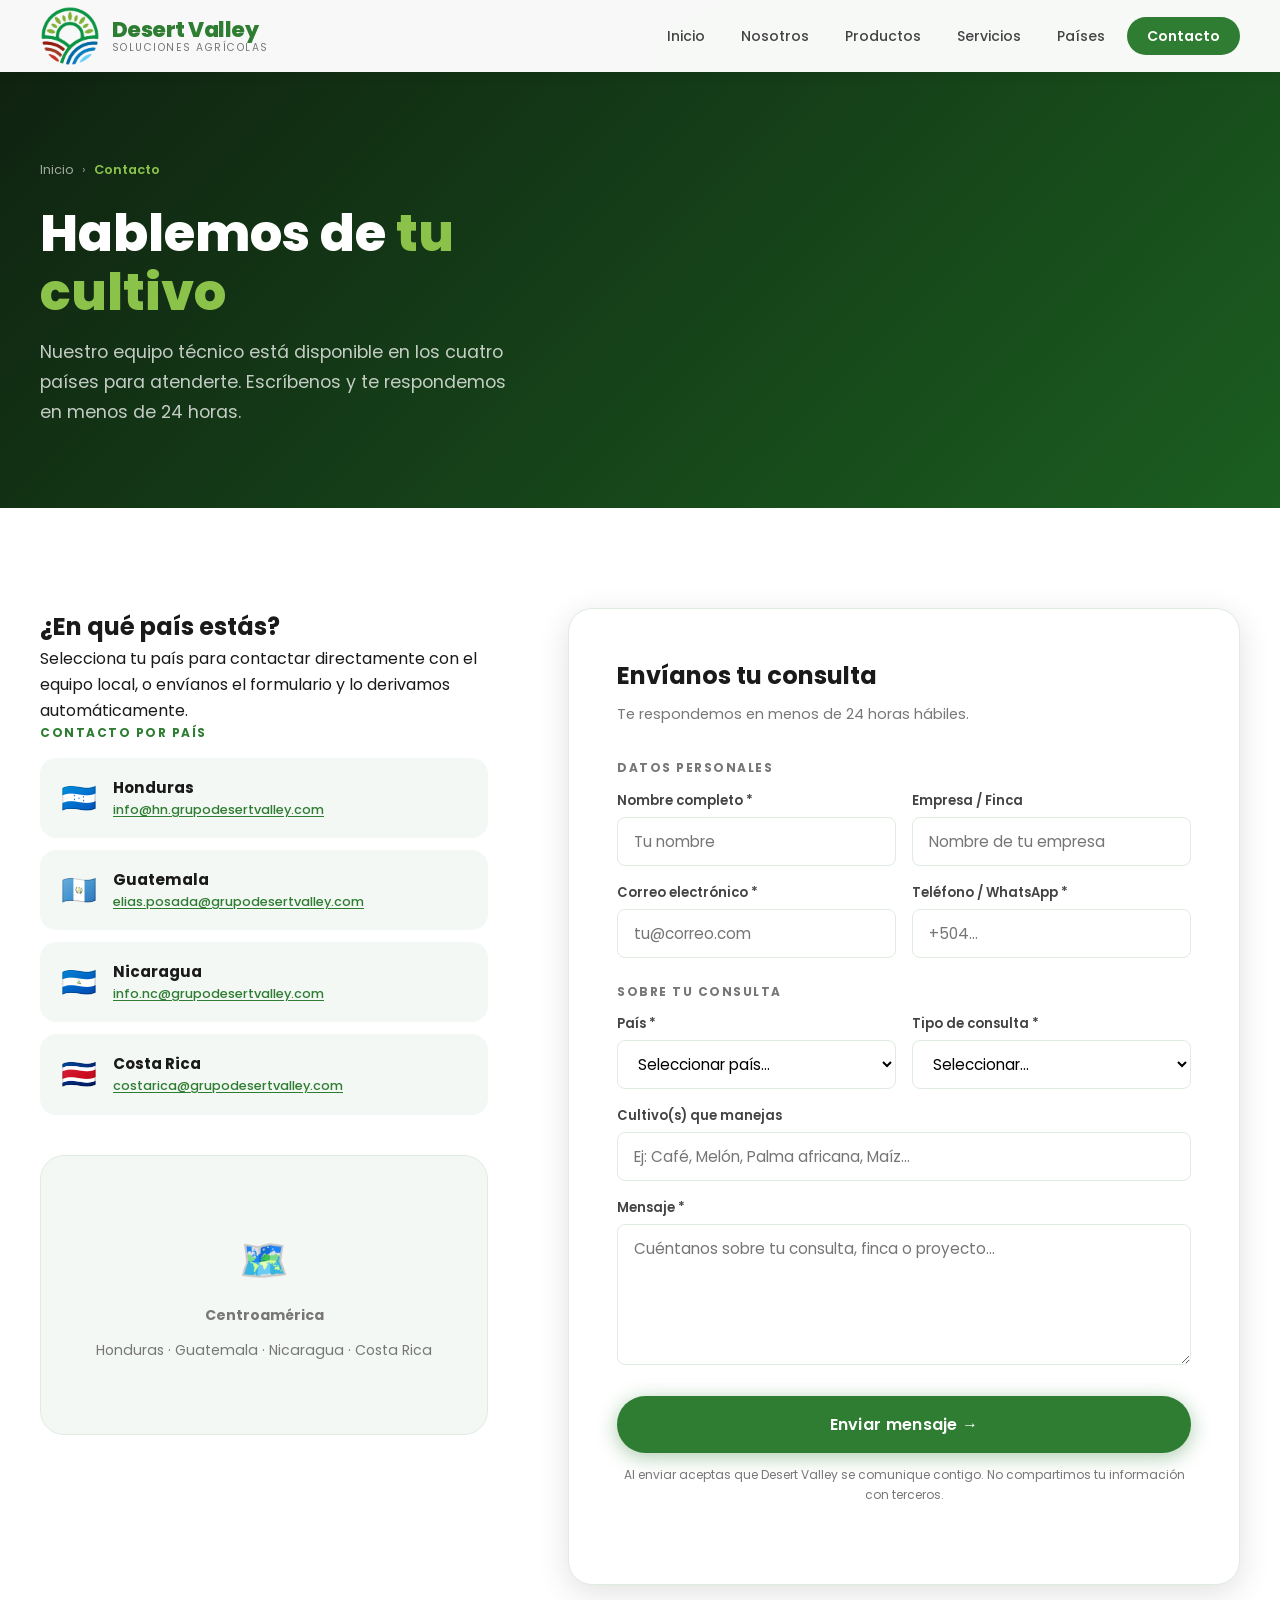
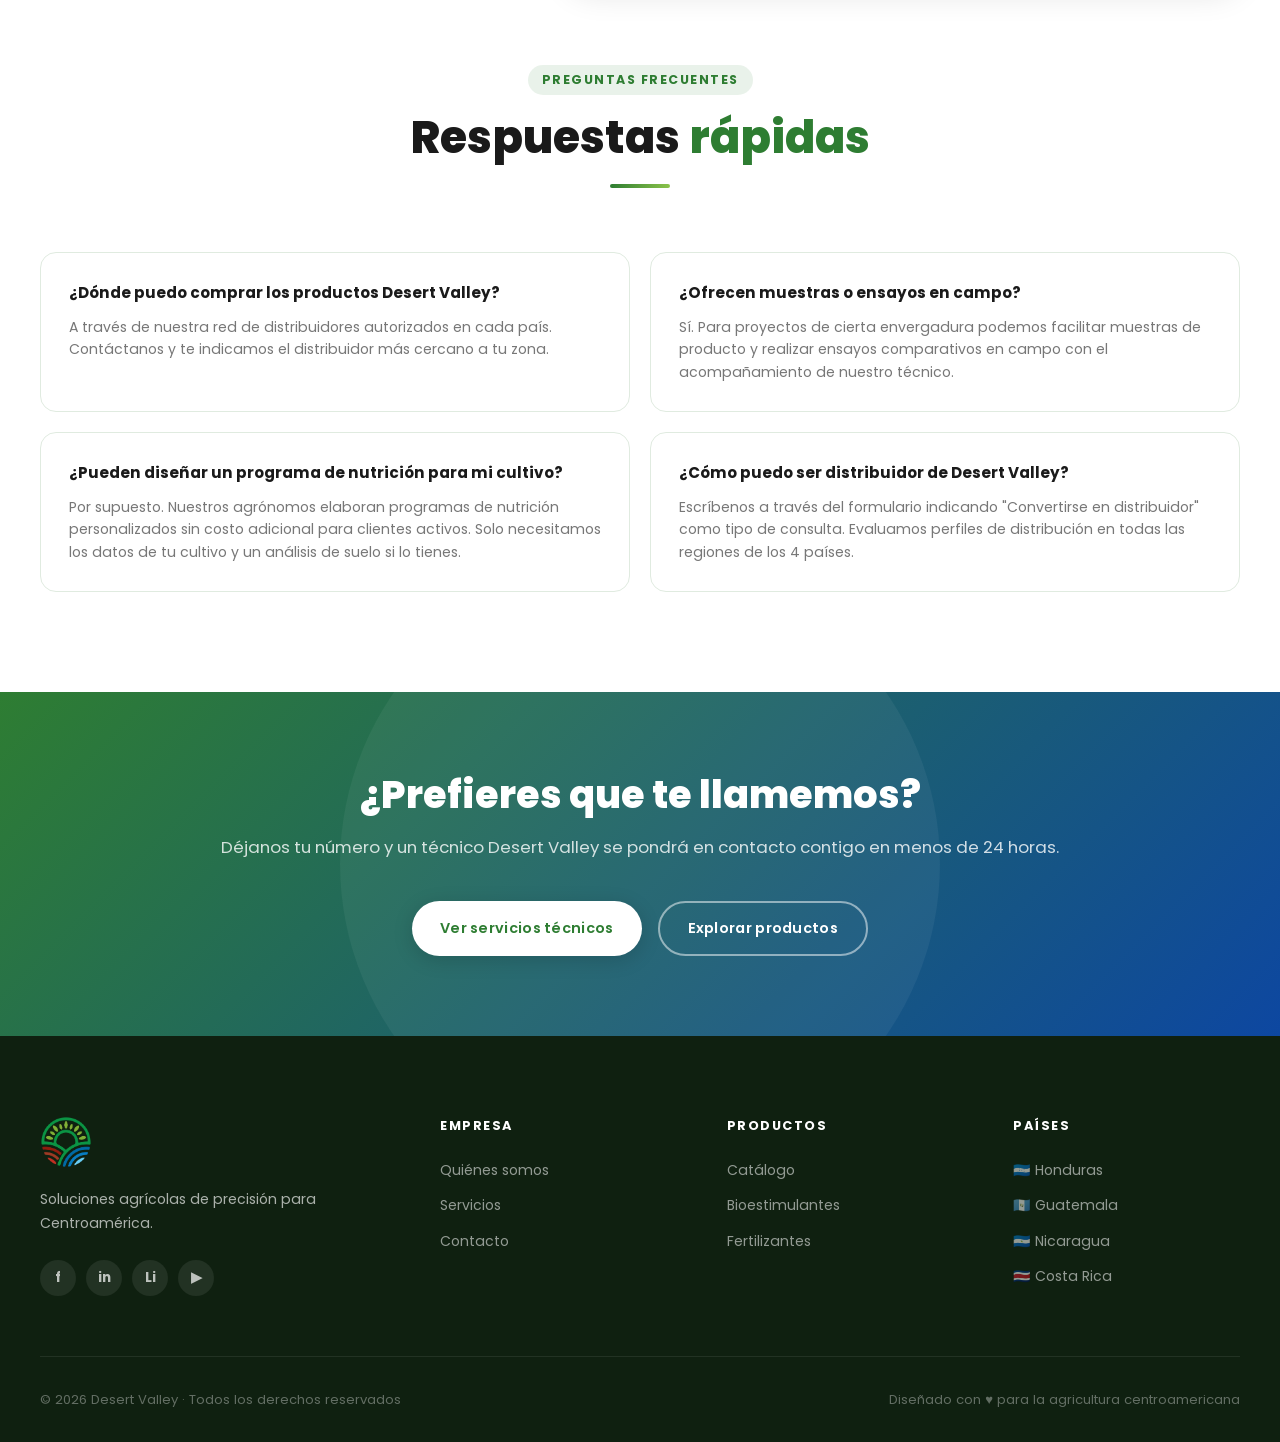
==== contacto.html @ 058f2b7f "Web Desert Valley: versión inicial (marca independiente, 4 países, copy oficial) Co-Authored-By: Cla" ====
<!DOCTYPE html>
<html lang="es">
<head>
  <meta charset="UTF-8">
  <meta name="viewport" content="width=device-width, initial-scale=1.0">
  <title>Contacto | Desert Valley</title>
  <meta name="description" content="Contáctanos en Honduras, Guatemala, Nicaragua y Costa Rica. Equipo técnico Desert Valley disponible para asesorarte.">
  <link rel="stylesheet" href="styles.css">
  <style>
    .contact-page-layout {
      display: grid;
      grid-template-columns: 1fr 1.5fr;
      gap: 80px;
      align-items: start;
    }
    .contact-side h2 { font-size: 2rem; font-weight: 800; color: var(--text-dark); margin-bottom: 16px; line-height: 1.2; }
    .contact-side h2 span { color: var(--green-main); }
    .contact-side > p { color: var(--text-light); line-height: 1.7; margin-bottom: 40px; font-size: 0.95rem; }
    .contact-group-title {
      font-size: 0.75rem; font-weight: 700; text-transform: uppercase;
      letter-spacing: 1.5px; color: var(--green-main); margin-bottom: 16px;
    }
    .contact-country-cards { display: flex; flex-direction: column; gap: 12px; }
    .contact-country-card {
      display: flex; align-items: center; gap: 16px;
      background: var(--bg-light); border-radius: var(--radius-md);
      padding: 16px 20px; border: 1px solid transparent;
      transition: all var(--transition); cursor: default;
    }
    .contact-country-card:hover {
      background: white; border-color: var(--green-main);
      box-shadow: var(--shadow-sm); transform: translateX(4px);
    }
    .contact-country-card .flag { font-size: 1.8rem; flex-shrink: 0; }
    .contact-country-card-info {}
    .contact-country-card-name { font-weight: 700; font-size: 0.95rem; color: var(--text-dark); }
    .contact-country-card-email {
      font-size: 0.8rem; color: var(--green-main); font-weight: 500;
      text-decoration: underline; text-underline-offset: 2px;
    }
    .contact-country-card-tel { font-size: 0.8rem; color: var(--text-light); }
    .form-section-title {
      font-size: 0.75rem; font-weight: 700; text-transform: uppercase;
      letter-spacing: 1.5px; color: var(--text-light); margin: 24px 0 12px;
    }
    .form-section-title:first-child { margin-top: 0; }
    label { font-size: 0.82rem; font-weight: 600; display: block; margin-bottom: 6px; color: var(--text-mid); }
    .form-row { display: grid; grid-template-columns: 1fr 1fr; gap: 16px; }
    .headquarters {
      margin-top: 40px;
      background: var(--bg-dark);
      border-radius: var(--radius-lg);
      padding: 32px;
      position: relative;
      overflow: hidden;
    }
    .headquarters::before {
      content: '';
      position: absolute;
      top: -40px; right: -40px;
      width: 150px; height: 150px;
      border-radius: 50%;
      background: rgba(46,125,50,0.15);
    }
    .headquarters h4 { color: white; font-size: 1rem; font-weight: 700; margin-bottom: 8px; position: relative; }
    .headquarters p { color: rgba(255,255,255,0.6); font-size: 0.85rem; line-height: 1.6; position: relative; }
    .headquarters a { color: var(--green-light); }
    .map-placeholder {
      width: 100%;
      height: 280px;
      background: var(--bg-light);
      border-radius: var(--radius-lg);
      display: flex;
      flex-direction: column;
      align-items: center;
      justify-content: center;
      gap: 12px;
      border: 1px solid var(--border);
      margin-top: 40px;
      color: var(--text-light);
      font-size: 0.88rem;
    }
    .map-placeholder .map-icon { font-size: 2.5rem; }
    .faq-section { margin-top: 80px; }
    .faq-grid { display: grid; grid-template-columns: 1fr 1fr; gap: 20px; }
    .faq-item {
      background: white; border: 1px solid var(--border); border-radius: var(--radius-md);
      padding: 28px; transition: all var(--transition);
    }
    .faq-item:hover { box-shadow: var(--shadow-sm); border-color: var(--green-main); transform: translateY(-2px); }
    .faq-item h4 { font-size: 0.95rem; font-weight: 700; color: var(--text-dark); margin-bottom: 10px; }
    .faq-item p { font-size: 0.88rem; color: var(--text-light); line-height: 1.6; }
    @media (max-width: 1024px) { .contact-page-layout { grid-template-columns: 1fr; } .faq-grid { grid-template-columns: 1fr; } }
    @media (max-width: 768px) { .form-row { grid-template-columns: 1fr; } }
  </style>
</head>
<body>

<!-- NAV -->
<nav class="nav solid">
  <a href="index.html" class="nav-logo">
    <img src="logo-desert-valley.png" alt="Desert Valley" style="height:60px;width:auto;object-fit:contain;">
    <div class="nav-logo-text">Desert Valley<span>Soluciones Agrícolas</span></div>
  </a>
  <ul class="nav-links">
    <li><a href="index.html">Inicio</a></li>
    <li><a href="nosotros.html">Nosotros</a></li>
    <li><a href="productos.html">Productos</a></li>
    <li><a href="servicios.html">Servicios</a></li>
    <li><a href="paises.html">Países</a></li>
    <li><a href="contacto.html" class="nav-cta active">Contacto</a></li>
  </ul>
  <button class="hamburger"><span></span><span></span><span></span></button>
</nav>
<nav class="mobile-menu">
  <a href="index.html">Inicio</a><a href="nosotros.html">Nosotros</a>
  <a href="productos.html">Productos</a><a href="servicios.html">Servicios</a>
  <a href="paises.html">Países</a><a href="contacto.html">Contacto</a>
</nav>

<!-- PAGE HERO -->
<section class="page-hero">
  <div class="page-hero-content">
    <div class="breadcrumb"><a href="index.html">Inicio</a> › <span>Contacto</span></div>
    <h1>Hablemos de <span>tu cultivo</span></h1>
    <p>Nuestro equipo técnico está disponible en los cuatro países para atenderte. Escríbenos y te respondemos en menos de 24 horas.</p>
  </div>
</section>

<!-- CONTACT MAIN -->
<section class="section">
  <div class="container">
    <div class="contact-page-layout">

      <!-- LADO IZQUIERDO -->
      <div class="reveal">
        <h2>¿En qué <span>país</span> estás?</h2>
        <p>Selecciona tu país para contactar directamente con el equipo local, o envíanos el formulario y lo derivamos automáticamente.</p>

        <div class="contact-group-title">Contacto por país</div>
        <div class="contact-country-cards">
          <div class="contact-country-card">
            <span class="flag">🇭🇳</span>
            <div class="contact-country-card-info">
              <div class="contact-country-card-name">Honduras</div>
              <div class="contact-country-card-email">info@hn.grupodesertvalley.com</div>
            </div>
          </div>
          <div class="contact-country-card">
            <span class="flag">🇬🇹</span>
            <div class="contact-country-card-info">
              <div class="contact-country-card-name">Guatemala</div>
              <div class="contact-country-card-email">elias.posada@grupodesertvalley.com</div>
            </div>
          </div>
          <div class="contact-country-card">
            <span class="flag">🇳🇮</span>
            <div class="contact-country-card-info">
              <div class="contact-country-card-name">Nicaragua</div>
              <div class="contact-country-card-email">info.nc@grupodesertvalley.com</div>
            </div>
          </div>
          <div class="contact-country-card">
            <span class="flag">🇨🇷</span>
            <div class="contact-country-card-info">
              <div class="contact-country-card-name">Costa Rica</div>
              <div class="contact-country-card-email">costarica@grupodesertvalley.com</div>
            </div>
          </div>
        </div>

        <div class="map-placeholder">
          <div class="map-icon">🗺️</div>
          <strong>Centroamérica</strong>
          <span>Honduras · Guatemala · Nicaragua · Costa Rica</span>
        </div>
      </div>

      <!-- LADO DERECHO — FORMULARIO -->
      <div class="contact-form-card reveal reveal-delay-2">
        <h3>Envíanos tu consulta</h3>
        <p>Te respondemos en menos de 24 horas hábiles.</p>
        <form class="contact-form">
          <div class="form-section-title">Datos personales</div>
          <div class="form-row">
            <div>
              <label>Nombre completo *</label>
              <input type="text" placeholder="Tu nombre" required>
            </div>
            <div>
              <label>Empresa / Finca</label>
              <input type="text" placeholder="Nombre de tu empresa">
            </div>
          </div>
          <div class="form-row" style="margin-top:16px;">
            <div>
              <label>Correo electrónico *</label>
              <input type="email" placeholder="tu@correo.com" required>
            </div>
            <div>
              <label>Teléfono / WhatsApp *</label>
              <input type="tel" placeholder="+504..." required>
            </div>
          </div>

          <div class="form-section-title">Sobre tu consulta</div>
          <div class="form-row">
            <div>
              <label>País *</label>
              <select required>
                <option value="">Seleccionar país...</option>
                <option>Honduras</option>
                <option>Guatemala</option>
                <option>Nicaragua</option>
                
                <option>Costa Rica</option>
                <option>Otro</option>
              </select>
            </div>
            <div>
              <label>Tipo de consulta *</label>
              <select required>
                <option value="">Seleccionar...</option>
                <option>Información de productos</option>
                <option>Solicitar visita técnica</option>
                <option>Convertirse en distribuidor</option>
                <option>Fondo de inversión</option>
                <option>Otra consulta</option>
              </select>
            </div>
          </div>
          <div style="margin-top:16px;">
            <label>Cultivo(s) que manejas</label>
            <input type="text" placeholder="Ej: Café, Melón, Palma africana, Maíz...">
          </div>
          <div style="margin-top:16px;">
            <label>Mensaje *</label>
            <textarea rows="5" placeholder="Cuéntanos sobre tu consulta, finca o proyecto..." required></textarea>
          </div>
          <button type="submit" class="btn btn-primary form-submit" style="width:100%;justify-content:center;margin-top:24px;font-size:1rem;padding:16px;">
            Enviar mensaje →
          </button>
          <p style="font-size:0.75rem;color:var(--text-light);text-align:center;margin-top:12px;">
            Al enviar aceptas que Desert Valley se comunique contigo. No compartimos tu información con terceros.
          </p>
        </form>
      </div>

    </div>

    <!-- FAQ -->
    <div class="faq-section">
      <div class="section-header reveal">
        <div class="section-tag">Preguntas frecuentes</div>
        <h2>Respuestas <span>rápidas</span></h2>
        <div class="divider"></div>
      </div>
      <div class="faq-grid">
        <div class="faq-item reveal reveal-delay-1">
          <h4>¿Dónde puedo comprar los productos Desert Valley?</h4>
          <p>A través de nuestra red de distribuidores autorizados en cada país. Contáctanos y te indicamos el distribuidor más cercano a tu zona.</p>
        </div>
        <div class="faq-item reveal reveal-delay-2">
          <h4>¿Ofrecen muestras o ensayos en campo?</h4>
          <p>Sí. Para proyectos de cierta envergadura podemos facilitar muestras de producto y realizar ensayos comparativos en campo con el acompañamiento de nuestro técnico.</p>
        </div>
        <div class="faq-item reveal reveal-delay-3">
          <h4>¿Pueden diseñar un programa de nutrición para mi cultivo?</h4>
          <p>Por supuesto. Nuestros agrónomos elaboran programas de nutrición personalizados sin costo adicional para clientes activos. Solo necesitamos los datos de tu cultivo y un análisis de suelo si lo tienes.</p>
        </div>
        <div class="faq-item reveal reveal-delay-4">
          <h4>¿Cómo puedo ser distribuidor de Desert Valley?</h4>
          <p>Escríbenos a través del formulario indicando "Convertirse en distribuidor" como tipo de consulta. Evaluamos perfiles de distribución en todas las regiones de los 4 países.</p>
        </div>
      </div>
    </div>

  </div>
</section>

<!-- CTA -->
<section class="cta-section">
  <h2 class="reveal">¿Prefieres que te llamemos?</h2>
  <p class="reveal reveal-delay-1">Déjanos tu número y un técnico Desert Valley se pondrá en contacto contigo en menos de 24 horas.</p>
  <div class="cta-buttons reveal reveal-delay-2">
    <a href="servicios.html" class="btn btn-white">Ver servicios técnicos</a>
    <a href="productos.html" class="btn btn-outline-white">Explorar productos</a>
  </div>
</section>

<!-- FOOTER -->
<footer class="footer">
  <div class="footer-grid">
    <div>
      <div class="footer-brand-logo">
        <img src="logo-desert-valley.png" alt="Desert Valley" style="height:52px;width:auto;object-fit:contain;">
      </div>
      <p class="footer-desc">Soluciones agrícolas de precisión para Centroamérica.</p>
      <div class="footer-social">
        <a href="#" class="social-link">f</a><a href="#" class="social-link">in</a>
        <a href="#" class="social-link">Li</a><a href="#" class="social-link">▶</a>
      </div>
    </div>
    <div class="footer-col"><h4>Empresa</h4><ul>
      <li><a href="nosotros.html">Quiénes somos</a></li>
      <li><a href="servicios.html">Servicios</a></li>
      <li><a href="contacto.html">Contacto</a></li>
    </ul></div>
    <div class="footer-col"><h4>Productos</h4><ul>
      <li><a href="productos.html">Catálogo</a></li>
      <li><a href="productos.html">Bioestimulantes</a></li>
      <li><a href="productos.html">Fertilizantes</a></li>
    </ul></div>
    <div class="footer-col"><h4>Países</h4><ul>
      <li><a href="paises.html">🇭🇳 Honduras</a></li>
      <li><a href="paises.html">🇬🇹 Guatemala</a></li>
      <li><a href="paises.html">🇳🇮 Nicaragua</a></li>
      <li><a href="paises.html">🇨🇷 Costa Rica</a></li>
    </ul></div>
  </div>
  <div class="footer-bottom">
    <span>© 2026 Desert Valley · Todos los derechos reservados</span>
    <span>Diseñado con ♥ para la agricultura centroamericana</span>
  </div>
</footer>

<script src="main.js"></script>
</body>
</html>
---- styles.css ----
@import url('https://fonts.googleapis.com/css2?family=Poppins:wght@300;400;500;600;700;800;900&display=swap');

/* ===================== VARIABLES ===================== */
:root {
  --green-dark:   #1B5E20;
  --green-main:   #2E7D32;
  --green-mid:    #388E3C;
  --green-light:  #8BC34A;
  --red-dark:     #8B2020;
  --red-main:     #CC3333;
  --blue-dark:    #0D47A1;
  --blue-main:    #1565C0;
  --blue-mid:     #1976D2;
  --blue-sky:     #87CEEB;
  --text-dark:    #1A1A1A;
  --text-mid:     #444444;
  --text-light:   #777777;
  --bg-white:     #FFFFFF;
  --bg-light:     #F4F8F4;
  --bg-dark:      #0F2010;
  --border:       #E0EBE0;
  --shadow-sm:    0 2px 12px rgba(0,0,0,0.08);
  --shadow-md:    0 8px 32px rgba(0,0,0,0.12);
  --shadow-lg:    0 20px 60px rgba(0,0,0,0.18);
  --radius-sm:    8px;
  --radius-md:    16px;
  --radius-lg:    24px;
  --transition:   0.3s cubic-bezier(0.4, 0, 0.2, 1);
}

/* ===================== RESET ===================== */
*, *::before, *::after { box-sizing: border-box; margin: 0; padding: 0; }
html { scroll-behavior: smooth; font-size: 16px; }
body {
  font-family: 'Poppins', sans-serif;
  color: var(--text-dark);
  background: var(--bg-white);
  overflow-x: hidden;
  line-height: 1.6;
}
a { text-decoration: none; color: inherit; }
ul { list-style: none; }
img { max-width: 100%; display: block; }
button { cursor: pointer; border: none; background: none; font-family: inherit; }
input, textarea, select {
  font-family: inherit;
  outline: none;
  border: 1px solid var(--border);
  border-radius: var(--radius-sm);
  padding: 12px 16px;
  width: 100%;
  font-size: 0.95rem;
  transition: border-color var(--transition);
  background: var(--bg-white);
}
input:focus, textarea:focus, select:focus { border-color: var(--green-main); box-shadow: 0 0 0 3px rgba(46,125,50,0.1); }

/* ===================== SCROLL ANIMATION ===================== */
.reveal {
  opacity: 0;
  transform: translateY(40px);
  transition: opacity 0.7s ease, transform 0.7s ease;
}
.reveal.visible {
  opacity: 1;
  transform: translateY(0);
}
.reveal-delay-1 { transition-delay: 0.1s; }
.reveal-delay-2 { transition-delay: 0.2s; }
.reveal-delay-3 { transition-delay: 0.3s; }
.reveal-delay-4 { transition-delay: 0.4s; }
.reveal-delay-5 { transition-delay: 0.5s; }

/* ===================== NAVIGATION ===================== */
.nav {
  position: fixed;
  top: 0; left: 0; right: 0;
  z-index: 1000;
  padding: 0 40px;
  height: 72px;
  display: flex;
  align-items: center;
  justify-content: space-between;
  transition: background var(--transition), box-shadow var(--transition);
}
.nav.transparent { background: transparent; }
.nav.solid {
  background: rgba(255,255,255,0.97);
  backdrop-filter: blur(10px);
  box-shadow: var(--shadow-sm);
}
.nav-logo {
  display: flex;
  align-items: center;
  gap: 12px;
}
.nav-logo img {
  height: 44px;
  width: auto;
}
.nav-logo-text {
  font-size: 1.35rem;
  font-weight: 800;
  color: var(--green-main);
  letter-spacing: -0.5px;
  line-height: 1.1;
}
.nav-logo-text span {
  display: block;
  font-size: 0.65rem;
  font-weight: 400;
  color: var(--text-light);
  letter-spacing: 1.5px;
  text-transform: uppercase;
}
.nav-links {
  display: flex;
  align-items: center;
  gap: 8px;
}
.nav-links a {
  padding: 8px 14px;
  font-size: 0.875rem;
  font-weight: 500;
  color: var(--text-mid);
  border-radius: var(--radius-sm);
  transition: color var(--transition), background var(--transition);
  white-space: nowrap;
}
.nav-links a:hover,
.nav-links a.active {
  color: var(--green-main);
  background: rgba(46,125,50,0.08);
}
.nav-cta {
  background: var(--green-main) !important;
  color: white !important;
  padding: 9px 20px !important;
  border-radius: 40px !important;
  font-weight: 600 !important;
}
.nav-cta:hover { background: var(--green-dark) !important; }
.nav-transparent .nav-links a { color: rgba(255,255,255,0.85); }
.nav-transparent .nav-links a:hover { color: white; background: rgba(255,255,255,0.15); }
.nav-transparent .nav-logo-text { color: white; }
.nav-transparent .nav-logo-text span { color: rgba(255,255,255,0.7); }

.hamburger {
  display: none;
  flex-direction: column;
  gap: 5px;
  padding: 8px;
  border-radius: 8px;
  transition: background var(--transition);
}
.hamburger:hover { background: rgba(46,125,50,0.1); }
.hamburger span {
  display: block;
  width: 24px;
  height: 2px;
  background: var(--text-dark);
  border-radius: 2px;
  transition: transform var(--transition), opacity var(--transition);
}
.nav-transparent .hamburger span { background: white; }
.hamburger.open span:nth-child(1) { transform: translateY(7px) rotate(45deg); }
.hamburger.open span:nth-child(2) { opacity: 0; }
.hamburger.open span:nth-child(3) { transform: translateY(-7px) rotate(-45deg); }

.mobile-menu {
  display: none;
  position: fixed;
  top: 72px; left: 0; right: 0;
  background: white;
  padding: 20px;
  z-index: 999;
  box-shadow: var(--shadow-md);
  flex-direction: column;
  gap: 4px;
}
.mobile-menu.open { display: flex; }
.mobile-menu a {
  padding: 12px 16px;
  font-size: 0.95rem;
  font-weight: 500;
  color: var(--text-mid);
  border-radius: var(--radius-sm);
  transition: color var(--transition), background var(--transition);
}
.mobile-menu a:hover { color: var(--green-main); background: var(--bg-light); }

/* ===================== HERO ===================== */
.hero {
  position: relative;
  min-height: 100vh;
  display: flex;
  align-items: center;
  overflow: hidden;
}
.hero-bg {
  position: absolute;
  inset: 0;
  background-size: cover;
  background-position: center;
  transform: scale(1.08);
  transition: transform 8s ease;
}
.hero-bg.loaded { transform: scale(1); }
.hero-overlay {
  position: absolute;
  inset: 0;
  background: linear-gradient(
    135deg,
    rgba(15, 32, 16, 0.85) 0%,
    rgba(27, 94, 32, 0.7) 40%,
    rgba(21, 101, 192, 0.5) 100%
  );
}
.hero-content {
  position: relative;
  z-index: 2;
  max-width: 1200px;
  margin: 0 auto;
  padding: 120px 40px 80px;
  width: 100%;
}
.hero-badge {
  display: inline-flex;
  align-items: center;
  gap: 8px;
  background: rgba(255,255,255,0.15);
  backdrop-filter: blur(8px);
  border: 1px solid rgba(255,255,255,0.25);
  padding: 6px 16px;
  border-radius: 40px;
  color: white;
  font-size: 0.8rem;
  font-weight: 600;
  letter-spacing: 1px;
  text-transform: uppercase;
  margin-bottom: 24px;
  animation: fadeInDown 0.8s ease forwards;
}
.hero-badge::before {
  content: '';
  width: 8px;
  height: 8px;
  border-radius: 50%;
  background: var(--green-light);
  animation: pulse 2s infinite;
}
@keyframes pulse {
  0%, 100% { opacity: 1; transform: scale(1); }
  50% { opacity: 0.5; transform: scale(1.4); }
}
.hero h1 {
  font-size: clamp(2.5rem, 5vw, 4.2rem);
  font-weight: 800;
  color: white;
  line-height: 1.1;
  margin-bottom: 24px;
  max-width: 700px;
  animation: fadeInUp 0.8s ease 0.2s both;
}
.hero h1 span { color: var(--green-light); }
.hero p {
  font-size: 1.15rem;
  color: rgba(255,255,255,0.85);
  max-width: 520px;
  margin-bottom: 40px;
  animation: fadeInUp 0.8s ease 0.4s both;
  line-height: 1.7;
}
.hero-buttons {
  display: flex;
  gap: 16px;
  flex-wrap: wrap;
  animation: fadeInUp 0.8s ease 0.6s both;
}
.hero-countries {
  position: relative;
  z-index: 2;
  display: flex;
  align-items: center;
  gap: 12px;
  padding: 0 40px 60px;
  max-width: 1200px;
  margin: 0 auto;
  flex-wrap: wrap;
  animation: fadeInUp 0.8s ease 0.8s both;
}
.country-chip {
  display: flex;
  align-items: center;
  gap: 8px;
  background: rgba(255,255,255,0.12);
  backdrop-filter: blur(8px);
  border: 1px solid rgba(255,255,255,0.2);
  padding: 8px 16px;
  border-radius: 40px;
  color: white;
  font-size: 0.82rem;
  font-weight: 600;
  transition: background var(--transition), transform var(--transition);
  cursor: default;
}
.country-chip:hover {
  background: rgba(255,255,255,0.22);
  transform: translateY(-2px);
}
.country-chip .flag { font-size: 1.1rem; }
.hero-scroll {
  position: absolute;
  bottom: 32px;
  left: 50%;
  transform: translateX(-50%);
  z-index: 2;
  display: flex;
  flex-direction: column;
  align-items: center;
  gap: 8px;
  color: rgba(255,255,255,0.6);
  font-size: 0.72rem;
  letter-spacing: 2px;
  text-transform: uppercase;
  animation: fadeIn 1s ease 1.2s both;
}
.scroll-line {
  width: 1px;
  height: 40px;
  background: linear-gradient(to bottom, rgba(255,255,255,0.6), transparent);
  animation: scrollAnim 2s ease-in-out infinite;
}
@keyframes scrollAnim {
  0%, 100% { transform: scaleY(1); opacity: 1; }
  50% { transform: scaleY(0.5); opacity: 0.4; }
}

/* ===================== BUTTONS ===================== */
.btn {
  display: inline-flex;
  align-items: center;
  gap: 8px;
  padding: 14px 28px;
  border-radius: 40px;
  font-weight: 600;
  font-size: 0.9rem;
  transition: all var(--transition);
  letter-spacing: 0.3px;
}
.btn-primary {
  background: var(--green-main);
  color: white;
  box-shadow: 0 4px 20px rgba(46,125,50,0.4);
}
.btn-primary:hover {
  background: var(--green-dark);
  box-shadow: 0 8px 32px rgba(46,125,50,0.5);
  transform: translateY(-2px);
}
.btn-outline {
  background: transparent;
  color: white;
  border: 2px solid rgba(255,255,255,0.5);
}
.btn-outline:hover {
  background: rgba(255,255,255,0.12);
  border-color: white;
  transform: translateY(-2px);
}
.btn-outline-green {
  background: transparent;
  color: var(--green-main);
  border: 2px solid var(--green-main);
}
.btn-outline-green:hover {
  background: var(--green-main);
  color: white;
  transform: translateY(-2px);
}
.btn-blue {
  background: var(--blue-main);
  color: white;
  box-shadow: 0 4px 20px rgba(21,101,192,0.3);
}
.btn-blue:hover {
  background: var(--blue-dark);
  transform: translateY(-2px);
}
.btn svg { width: 18px; height: 18px; flex-shrink: 0; }

/* ===================== SECTION HEADERS ===================== */
.section { padding: 100px 40px; }
.section-sm { padding: 60px 40px; }
.container { max-width: 1200px; margin: 0 auto; }
.section-header {
  text-align: center;
  margin-bottom: 64px;
}
.section-tag {
  display: inline-flex;
  align-items: center;
  gap: 8px;
  background: rgba(46,125,50,0.1);
  color: var(--green-main);
  padding: 5px 14px;
  border-radius: 40px;
  font-size: 0.78rem;
  font-weight: 700;
  letter-spacing: 1.5px;
  text-transform: uppercase;
  margin-bottom: 16px;
}
.section-tag.blue {
  background: rgba(21,101,192,0.1);
  color: var(--blue-main);
}
.section-tag.red {
  background: rgba(204,51,51,0.1);
  color: var(--red-main);
}
.section-header h2 {
  font-size: clamp(1.8rem, 3.5vw, 2.8rem);
  font-weight: 800;
  color: var(--text-dark);
  line-height: 1.2;
  margin-bottom: 16px;
}
.section-header h2 span { color: var(--green-main); }
.section-header h2 span.blue { color: var(--blue-main); }
.section-header p {
  font-size: 1.05rem;
  color: var(--text-light);
  max-width: 560px;
  margin: 0 auto;
  line-height: 1.7;
}
.divider {
  width: 60px;
  height: 4px;
  background: linear-gradient(90deg, var(--green-main), var(--green-light));
  border-radius: 2px;
  margin: 20px auto 0;
}

/* ===================== STATS ===================== */
.stats-strip {
  background: var(--green-main);
  padding: 0 40px;
}
.stats-grid {
  max-width: 1200px;
  margin: 0 auto;
  display: grid;
  grid-template-columns: repeat(4, 1fr);
  gap: 0;
}
.stat-item {
  padding: 40px 24px;
  text-align: center;
  border-right: 1px solid rgba(255,255,255,0.15);
  transition: background var(--transition);
}
.stat-item:last-child { border-right: none; }
.stat-item:hover { background: rgba(255,255,255,0.08); }
.stat-number {
  font-size: 2.8rem;
  font-weight: 800;
  color: white;
  line-height: 1;
  margin-bottom: 8px;
}
.stat-number sup {
  font-size: 1.2rem;
  vertical-align: super;
  margin-right: 2px;
}
.stat-label {
  font-size: 0.82rem;
  color: rgba(255,255,255,0.75);
  text-transform: uppercase;
  letter-spacing: 1px;
  font-weight: 500;
}

/* ===================== PILARES ===================== */
.pillars-grid {
  display: grid;
  grid-template-columns: repeat(3, 1fr);
  gap: 32px;
}
.pillar-card {
  background: var(--bg-white);
  border: 1px solid var(--border);
  border-radius: var(--radius-lg);
  padding: 48px 36px;
  text-align: center;
  transition: all var(--transition);
  position: relative;
  overflow: hidden;
}
.pillar-card::before {
  content: '';
  position: absolute;
  bottom: 0; left: 0; right: 0;
  height: 4px;
  background: linear-gradient(90deg, var(--green-main), var(--green-light));
  transform: scaleX(0);
  transition: transform var(--transition);
}
.pillar-card:hover {
  transform: translateY(-8px);
  box-shadow: var(--shadow-lg);
  border-color: transparent;
}
.pillar-card:hover::before { transform: scaleX(1); }
.pillar-icon {
  width: 72px;
  height: 72px;
  border-radius: 50%;
  background: linear-gradient(135deg, var(--green-main), var(--green-light));
  display: flex;
  align-items: center;
  justify-content: center;
  margin: 0 auto 24px;
  transition: transform var(--transition);
}
.pillar-card:hover .pillar-icon { transform: scale(1.1) rotate(5deg); }
.pillar-icon svg { width: 32px; height: 32px; color: white; fill: currentColor; }
.pillar-card h3 {
  font-size: 1.2rem;
  font-weight: 700;
  color: var(--text-dark);
  margin-bottom: 12px;
}
.pillar-card p {
  font-size: 0.9rem;
  color: var(--text-light);
  line-height: 1.7;
}

/* ===================== PRODUCT CATEGORIES ===================== */
.categories-grid {
  display: grid;
  grid-template-columns: repeat(3, 1fr);
  gap: 24px;
}
.category-card {
  position: relative;
  border-radius: var(--radius-lg);
  overflow: hidden;
  aspect-ratio: 4/3;
  cursor: pointer;
  transition: transform var(--transition);
}
.category-card:hover { transform: scale(1.02); }
.category-card img {
  width: 100%;
  height: 100%;
  object-fit: cover;
  transition: transform 0.6s ease;
}
.category-card:hover img { transform: scale(1.08); }
.category-card-overlay {
  position: absolute;
  inset: 0;
  background: linear-gradient(to top, rgba(0,0,0,0.85) 0%, rgba(0,0,0,0.2) 60%, transparent 100%);
  display: flex;
  flex-direction: column;
  justify-content: flex-end;
  padding: 28px;
  transition: background var(--transition);
}
.category-card:hover .category-card-overlay {
  background: linear-gradient(to top, rgba(27,94,32,0.9) 0%, rgba(27,94,32,0.4) 60%, transparent 100%);
}
.category-card-overlay h3 {
  font-size: 1.1rem;
  font-weight: 700;
  color: white;
  margin-bottom: 6px;
}
.category-card-overlay p {
  font-size: 0.82rem;
  color: rgba(255,255,255,0.75);
  margin-bottom: 16px;
}
.category-link {
  display: inline-flex;
  align-items: center;
  gap: 6px;
  color: var(--green-light);
  font-size: 0.82rem;
  font-weight: 600;
  transform: translateX(-4px);
  opacity: 0;
  transition: all var(--transition);
}
.category-card:hover .category-link {
  opacity: 1;
  transform: translateX(0);
}
.category-card-num {
  position: absolute;
  top: 20px;
  right: 20px;
  background: rgba(255,255,255,0.15);
  backdrop-filter: blur(4px);
  border: 1px solid rgba(255,255,255,0.2);
  color: white;
  font-size: 0.72rem;
  font-weight: 700;
  padding: 4px 10px;
  border-radius: 20px;
  letter-spacing: 1px;
}

/* ===================== HEXAGON GROUP BANNER ===================== */
.group-banner {
  background: linear-gradient(135deg, var(--bg-dark) 0%, var(--green-dark) 100%);
  padding: 80px 40px;
  position: relative;
  overflow: hidden;
}
.group-banner::before {
  content: '';
  position: absolute;
  top: -100px; right: -100px;
  width: 400px; height: 400px;
  border-radius: 50%;
  background: rgba(46,125,50,0.2);
}
.group-banner::after {
  content: '';
  position: absolute;
  bottom: -80px; left: -80px;
  width: 300px; height: 300px;
  border-radius: 50%;
  background: rgba(21,101,192,0.15);
}
.group-banner-inner {
  max-width: 1200px;
  margin: 0 auto;
  display: grid;
  grid-template-columns: 1fr 1fr;
  gap: 80px;
  align-items: center;
  position: relative;
  z-index: 1;
}
.group-banner h2 {
  font-size: 2.2rem;
  font-weight: 800;
  color: white;
  line-height: 1.2;
  margin-bottom: 20px;
}
.group-banner h2 span { color: var(--green-light); }
.group-banner p {
  color: rgba(255,255,255,0.75);
  line-height: 1.7;
  margin-bottom: 32px;
  font-size: 1rem;
}
.group-stats {
  display: grid;
  grid-template-columns: 1fr 1fr;
  gap: 20px;
}
.group-stat {
  background: rgba(255,255,255,0.08);
  border: 1px solid rgba(255,255,255,0.12);
  border-radius: var(--radius-md);
  padding: 24px;
  text-align: center;
  transition: background var(--transition);
}
.group-stat:hover { background: rgba(255,255,255,0.14); }
.group-stat-num {
  font-size: 2rem;
  font-weight: 800;
  color: var(--green-light);
  line-height: 1;
  margin-bottom: 6px;
}
.group-stat-label {
  font-size: 0.8rem;
  color: rgba(255,255,255,0.6);
  text-transform: uppercase;
  letter-spacing: 1px;
}

/* ===================== COUNTRIES MAP SECTION ===================== */
.countries-grid {
  display: grid;
  grid-template-columns: repeat(5, 1fr);
  gap: 20px;
}
.country-card {
  background: var(--bg-white);
  border: 2px solid var(--border);
  border-radius: var(--radius-lg);
  padding: 32px 20px;
  text-align: center;
  transition: all var(--transition);
  cursor: pointer;
  position: relative;
  overflow: hidden;
}
.country-card::before {
  content: '';
  position: absolute;
  inset: 0;
  background: linear-gradient(135deg, var(--green-main), var(--blue-main));
  opacity: 0;
  transition: opacity var(--transition);
}
.country-card:hover { transform: translateY(-8px); box-shadow: var(--shadow-lg); border-color: var(--green-main); }
.country-card:hover::before { opacity: 1; }
.country-card:hover * { position: relative; z-index: 1; color: white !important; }
.country-flag { font-size: 2.8rem; margin-bottom: 12px; }
.country-name { font-size: 1rem; font-weight: 700; color: var(--text-dark); margin-bottom: 8px; }
.country-crops { font-size: 0.78rem; color: var(--text-light); line-height: 1.5; }

/* ===================== PRODUCT CARDS (FLIP) ===================== */
.filter-bar {
  display: flex;
  gap: 10px;
  flex-wrap: wrap;
  margin-bottom: 48px;
}
.filter-group { display: flex; gap: 8px; flex-wrap: wrap; }
.filter-label {
  font-size: 0.8rem;
  font-weight: 600;
  color: var(--text-light);
  text-transform: uppercase;
  letter-spacing: 1px;
  align-self: center;
  margin-right: 4px;
}
.filter-btn {
  padding: 8px 18px;
  border-radius: 40px;
  font-size: 0.82rem;
  font-weight: 600;
  border: 2px solid var(--border);
  color: var(--text-mid);
  background: white;
  transition: all var(--transition);
  white-space: nowrap;
}
.filter-btn:hover, .filter-btn.active {
  border-color: var(--green-main);
  color: var(--green-main);
  background: rgba(46,125,50,0.06);
}
.filter-btn.active {
  background: var(--green-main);
  color: white;
}
.products-grid {
  display: grid;
  grid-template-columns: repeat(3, 1fr);
  gap: 28px;
}
.product-card {
  perspective: 1000px;
  height: 320px;
  cursor: pointer;
  transition: transform var(--transition);
}
.product-card.hidden { display: none; }
.product-card-inner {
  position: relative;
  width: 100%;
  height: 100%;
  transform-style: preserve-3d;
  transition: transform 0.6s cubic-bezier(0.4, 0, 0.2, 1);
}
.product-card:hover .product-card-inner { transform: rotateY(180deg); }
.product-front, .product-back {
  position: absolute;
  inset: 0;
  border-radius: var(--radius-lg);
  backface-visibility: hidden;
  -webkit-backface-visibility: hidden;
  overflow: hidden;
}
.product-front {
  background: var(--bg-white);
  border: 1px solid var(--border);
  display: flex;
  flex-direction: column;
}
.product-front-img {
  height: 180px;
  overflow: hidden;
  position: relative;
}
.product-front-img img {
  width: 100%;
  height: 100%;
  object-fit: cover;
  transition: transform 0.6s ease;
}
.product-card:hover .product-front-img img { transform: scale(1.1); }
.product-category-badge {
  position: absolute;
  top: 12px;
  left: 12px;
  background: white;
  color: var(--green-main);
  font-size: 0.7rem;
  font-weight: 700;
  padding: 4px 10px;
  border-radius: 20px;
  letter-spacing: 0.5px;
}
.product-front-body {
  padding: 20px;
  flex: 1;
  display: flex;
  flex-direction: column;
  justify-content: space-between;
}
.product-front h3 {
  font-size: 1rem;
  font-weight: 700;
  color: var(--text-dark);
  margin-bottom: 6px;
}
.product-front p {
  font-size: 0.82rem;
  color: var(--text-light);
  line-height: 1.5;
}
.product-back {
  background: linear-gradient(135deg, var(--green-dark), var(--green-main));
  transform: rotateY(180deg);
  padding: 28px;
  display: flex;
  flex-direction: column;
  justify-content: space-between;
  color: white;
}
.product-back h3 {
  font-size: 1.05rem;
  font-weight: 800;
  margin-bottom: 8px;
}
.product-back-detail {
  font-size: 0.82rem;
  color: rgba(255,255,255,0.85);
  line-height: 1.6;
  margin-bottom: 16px;
  flex: 1;
}
.product-crops {
  display: flex;
  flex-wrap: wrap;
  gap: 6px;
  margin-bottom: 20px;
}
.crop-tag {
  background: rgba(255,255,255,0.15);
  border: 1px solid rgba(255,255,255,0.25);
  color: white;
  font-size: 0.72rem;
  padding: 3px 10px;
  border-radius: 20px;
  font-weight: 500;
}
.product-back-cta {
  display: flex;
  align-items: center;
  gap: 8px;
  color: var(--green-light);
  font-size: 0.85rem;
  font-weight: 700;
  transition: gap var(--transition);
}
.product-card:hover .product-back-cta { gap: 12px; }

/* ===================== MODAL ===================== */
.modal-overlay {
  position: fixed;
  inset: 0;
  background: rgba(0,0,0,0.6);
  backdrop-filter: blur(4px);
  z-index: 2000;
  display: flex;
  align-items: center;
  justify-content: center;
  padding: 20px;
  opacity: 0;
  visibility: hidden;
  transition: all var(--transition);
}
.modal-overlay.open { opacity: 1; visibility: visible; }
.modal {
  background: white;
  border-radius: var(--radius-lg);
  max-width: 700px;
  width: 100%;
  max-height: 85vh;
  overflow-y: auto;
  transform: scale(0.95) translateY(20px);
  transition: transform var(--transition);
  box-shadow: var(--shadow-lg);
}
.modal-overlay.open .modal { transform: scale(1) translateY(0); }
.modal-header {
  position: relative;
  height: 220px;
  overflow: hidden;
}
.modal-header img {
  width: 100%;
  height: 100%;
  object-fit: cover;
}
.modal-header-overlay {
  position: absolute;
  inset: 0;
  background: linear-gradient(to top, rgba(0,0,0,0.7), transparent);
  display: flex;
  align-items: flex-end;
  padding: 24px;
}
.modal-header h2 { color: white; font-size: 1.6rem; font-weight: 800; }
.modal-close {
  position: absolute;
  top: 16px;
  right: 16px;
  width: 36px;
  height: 36px;
  border-radius: 50%;
  background: rgba(255,255,255,0.2);
  backdrop-filter: blur(4px);
  display: flex;
  align-items: center;
  justify-content: center;
  color: white;
  font-size: 1.2rem;
  transition: background var(--transition);
  z-index: 1;
}
.modal-close:hover { background: rgba(255,255,255,0.35); }
.modal-body { padding: 32px; }
.modal-section-title {
  font-size: 0.75rem;
  font-weight: 700;
  text-transform: uppercase;
  letter-spacing: 1.5px;
  color: var(--green-main);
  margin-bottom: 12px;
  margin-top: 24px;
}
.modal-section-title:first-child { margin-top: 0; }
.modal-body p { font-size: 0.95rem; color: var(--text-mid); line-height: 1.7; }
.modal-specs {
  display: grid;
  grid-template-columns: 1fr 1fr;
  gap: 12px;
  margin-top: 12px;
}
.modal-spec {
  background: var(--bg-light);
  border-radius: var(--radius-sm);
  padding: 12px 16px;
}
.modal-spec .label { font-size: 0.72rem; color: var(--text-light); text-transform: uppercase; letter-spacing: 1px; margin-bottom: 4px; }
.modal-spec .value { font-size: 0.9rem; font-weight: 600; color: var(--text-dark); }
.modal-disclaimer {
  font-size: 0.78rem !important;
  color: var(--text-light) !important;
  font-style: italic;
  margin-top: 24px;
  padding-top: 16px;
  border-top: 1px solid var(--border);
}

/* ===================== SERVICES ===================== */
.services-grid {
  display: grid;
  grid-template-columns: repeat(2, 1fr);
  gap: 32px;
}
.service-card {
  background: white;
  border: 1px solid var(--border);
  border-radius: var(--radius-lg);
  padding: 48px;
  transition: all var(--transition);
  position: relative;
  overflow: hidden;
}
.service-card::after {
  content: '';
  position: absolute;
  top: 0; left: 0;
  width: 4px;
  height: 0;
  background: linear-gradient(to bottom, var(--green-main), var(--green-light));
  transition: height var(--transition);
}
.service-card:hover {
  transform: translateY(-6px);
  box-shadow: var(--shadow-lg);
}
.service-card:hover::after { height: 100%; }
.service-icon {
  width: 64px;
  height: 64px;
  border-radius: var(--radius-md);
  background: linear-gradient(135deg, rgba(46,125,50,0.1), rgba(139,195,74,0.15));
  display: flex;
  align-items: center;
  justify-content: center;
  margin-bottom: 24px;
  transition: transform var(--transition);
}
.service-card:hover .service-icon { transform: scale(1.1); }
.service-icon svg { width: 28px; height: 28px; color: var(--green-main); fill: currentColor; }
.service-card h3 {
  font-size: 1.25rem;
  font-weight: 700;
  color: var(--text-dark);
  margin-bottom: 14px;
}
.service-card p {
  font-size: 0.92rem;
  color: var(--text-light);
  line-height: 1.7;
  margin-bottom: 20px;
}

/* ===================== CONTACT FORM ===================== */
.contact-layout {
  display: grid;
  grid-template-columns: 1fr 1.4fr;
  gap: 80px;
  align-items: start;
}
.contact-info h2 {
  font-size: 2rem;
  font-weight: 800;
  margin-bottom: 16px;
  color: var(--text-dark);
}
.contact-info h2 span { color: var(--green-main); }
.contact-info p { color: var(--text-light); line-height: 1.7; margin-bottom: 40px; }
.contact-countries { display: flex; flex-direction: column; gap: 16px; }
.contact-country {
  display: flex;
  align-items: center;
  gap: 16px;
  background: var(--bg-light);
  border-radius: var(--radius-md);
  padding: 16px 20px;
  transition: all var(--transition);
  border: 1px solid transparent;
}
.contact-country:hover {
  border-color: var(--green-main);
  background: white;
  box-shadow: var(--shadow-sm);
}
.contact-country .flag { font-size: 1.8rem; flex-shrink: 0; }
.contact-country-name { font-weight: 700; font-size: 0.95rem; color: var(--text-dark); }
.contact-country-email { font-size: 0.82rem; color: var(--text-light); }
.contact-form-card {
  background: white;
  border-radius: var(--radius-lg);
  padding: 48px;
  box-shadow: var(--shadow-md);
  border: 1px solid var(--border);
}
.contact-form-card h3 {
  font-size: 1.5rem;
  font-weight: 700;
  margin-bottom: 8px;
}
.contact-form-card p { color: var(--text-light); font-size: 0.9rem; margin-bottom: 32px; }
.form-grid { display: grid; grid-template-columns: 1fr 1fr; gap: 16px; }
.form-full { grid-column: 1 / -1; }
textarea { resize: vertical; min-height: 120px; }
.form-submit { margin-top: 8px; }

/* ===================== COUNTRIES TABS ===================== */
.tabs-nav {
  display: flex;
  gap: 8px;
  border-bottom: 2px solid var(--border);
  margin-bottom: 48px;
  overflow-x: auto;
  padding-bottom: 0;
  scrollbar-width: none;
}
.tabs-nav::-webkit-scrollbar { display: none; }
.tab-btn {
  padding: 14px 24px;
  font-weight: 600;
  font-size: 0.9rem;
  color: var(--text-light);
  white-space: nowrap;
  border-bottom: 3px solid transparent;
  margin-bottom: -2px;
  transition: color var(--transition), border-color var(--transition);
  display: flex;
  align-items: center;
  gap: 8px;
}
.tab-btn:hover { color: var(--green-main); }
.tab-btn.active { color: var(--green-main); border-color: var(--green-main); }
.tab-content { display: none; }
.tab-content.active { display: grid; grid-template-columns: 1fr 1.2fr; gap: 60px; align-items: center; }
.tab-info h2 {
  font-size: 2rem;
  font-weight: 800;
  color: var(--text-dark);
  margin-bottom: 8px;
}
.tab-info .tab-subtitle {
  font-size: 0.9rem;
  color: var(--green-main);
  font-weight: 600;
  text-transform: uppercase;
  letter-spacing: 1px;
  margin-bottom: 20px;
}
.tab-info p {
  color: var(--text-light);
  line-height: 1.7;
  margin-bottom: 24px;
  font-size: 0.95rem;
}
.crops-list {
  display: flex;
  flex-wrap: wrap;
  gap: 8px;
  margin-bottom: 28px;
}
.crop-pill {
  background: rgba(46,125,50,0.08);
  color: var(--green-main);
  font-size: 0.8rem;
  font-weight: 600;
  padding: 5px 14px;
  border-radius: 20px;
  border: 1px solid rgba(46,125,50,0.2);
}
.tab-image {
  border-radius: var(--radius-lg);
  overflow: hidden;
  height: 400px;
  box-shadow: var(--shadow-lg);
  position: relative;
}
.tab-image img {
  width: 100%;
  height: 100%;
  object-fit: cover;
}
.tab-image-badge {
  position: absolute;
  bottom: 20px;
  left: 20px;
  background: white;
  border-radius: var(--radius-md);
  padding: 12px 18px;
  box-shadow: var(--shadow-sm);
  display: flex;
  align-items: center;
  gap: 10px;
}
.tab-image-badge .flag { font-size: 1.6rem; }
.tab-image-badge-text .name { font-weight: 700; font-size: 0.9rem; }
.tab-image-badge-text .status { font-size: 0.75rem; color: var(--green-main); font-weight: 600; }

/* ===================== ABOUT PAGE ===================== */
.about-hero {
  min-height: 60vh;
  display: flex;
  align-items: flex-end;
  position: relative;
  overflow: hidden;
}
.mv-grid {
  display: grid;
  grid-template-columns: repeat(3, 1fr);
  gap: 32px;
}
.mv-card {
  background: white;
  border-radius: var(--radius-lg);
  padding: 40px;
  border: 1px solid var(--border);
  transition: all var(--transition);
  position: relative;
}
.mv-card:hover {
  transform: translateY(-6px);
  box-shadow: var(--shadow-lg);
}
.mv-card-tag {
  font-size: 0.72rem;
  font-weight: 700;
  text-transform: uppercase;
  letter-spacing: 2px;
  color: var(--green-main);
  margin-bottom: 12px;
}
.mv-card h3 {
  font-size: 1.4rem;
  font-weight: 800;
  color: var(--text-dark);
  margin-bottom: 14px;
  line-height: 1.2;
}
.mv-card p { font-size: 0.9rem; color: var(--text-light); line-height: 1.7; }

.values-grid {
  display: grid;
  grid-template-columns: repeat(4, 1fr);
  gap: 24px;
}
.value-card {
  text-align: center;
  padding: 32px 20px;
  border-radius: var(--radius-lg);
  background: var(--bg-light);
  transition: all var(--transition);
  border: 1px solid transparent;
}
.value-card:hover {
  background: white;
  box-shadow: var(--shadow-md);
  border-color: var(--green-light);
  transform: translateY(-4px);
}
.value-emoji { font-size: 2.4rem; margin-bottom: 16px; }
.value-card h4 { font-size: 1rem; font-weight: 700; color: var(--text-dark); margin-bottom: 8px; }
.value-card p { font-size: 0.82rem; color: var(--text-light); line-height: 1.5; }

/* ===================== TIMELINE ===================== */
.timeline {
  position: relative;
  padding-left: 40px;
  max-width: 700px;
  margin: 0 auto;
}
.timeline::before {
  content: '';
  position: absolute;
  left: 12px;
  top: 0; bottom: 0;
  width: 2px;
  background: linear-gradient(to bottom, var(--green-main), var(--blue-main));
}
.timeline-item {
  position: relative;
  margin-bottom: 40px;
  padding-left: 24px;
}
.timeline-dot {
  position: absolute;
  left: -36px;
  top: 4px;
  width: 16px;
  height: 16px;
  border-radius: 50%;
  background: var(--green-main);
  border: 3px solid white;
  box-shadow: 0 0 0 3px var(--green-main);
}
.timeline-year {
  font-size: 0.78rem;
  font-weight: 700;
  text-transform: uppercase;
  letter-spacing: 1px;
  color: var(--green-main);
  margin-bottom: 6px;
}
.timeline-item h4 { font-size: 1rem; font-weight: 700; color: var(--text-dark); margin-bottom: 6px; }
.timeline-item p { font-size: 0.88rem; color: var(--text-light); line-height: 1.6; }

/* ===================== CTA SECTION ===================== */
.cta-section {
  background: linear-gradient(135deg, var(--green-main) 0%, var(--blue-dark) 100%);
  padding: 80px 40px;
  text-align: center;
  position: relative;
  overflow: hidden;
}
.cta-section::before {
  content: '';
  position: absolute;
  top: 50%; left: 50%;
  transform: translate(-50%, -50%);
  width: 600px; height: 600px;
  border-radius: 50%;
  background: rgba(255,255,255,0.05);
}
.cta-section h2 {
  font-size: 2.4rem;
  font-weight: 800;
  color: white;
  max-width: 600px;
  margin: 0 auto 16px;
  line-height: 1.2;
  position: relative;
}
.cta-section p {
  color: rgba(255,255,255,0.8);
  font-size: 1.05rem;
  margin-bottom: 40px;
  position: relative;
}
.cta-buttons {
  display: flex;
  gap: 16px;
  justify-content: center;
  flex-wrap: wrap;
  position: relative;
}
.btn-white {
  background: white;
  color: var(--green-main);
  box-shadow: 0 4px 20px rgba(0,0,0,0.15);
}
.btn-white:hover {
  background: var(--bg-light);
  transform: translateY(-2px);
  box-shadow: 0 8px 32px rgba(0,0,0,0.2);
}
.btn-outline-white {
  background: transparent;
  color: white;
  border: 2px solid rgba(255,255,255,0.5);
}
.btn-outline-white:hover {
  background: rgba(255,255,255,0.12);
  border-color: white;
  transform: translateY(-2px);
}

/* ===================== FOOTER ===================== */
.footer {
  background: var(--bg-dark);
  padding: 80px 40px 32px;
  color: rgba(255,255,255,0.65);
}
.footer-grid {
  max-width: 1200px;
  margin: 0 auto;
  display: grid;
  grid-template-columns: 1.5fr 1fr 1fr 1fr;
  gap: 60px;
  padding-bottom: 60px;
  border-bottom: 1px solid rgba(255,255,255,0.08);
  margin-bottom: 32px;
}
.footer-brand-logo {
  display: flex;
  align-items: center;
  gap: 12px;
  margin-bottom: 20px;
}
.footer-brand-logo img { height: 40px; }
.footer-brand-logo span { font-size: 1.2rem; font-weight: 800; color: white; }
.footer-desc {
  font-size: 0.88rem;
  line-height: 1.7;
  margin-bottom: 24px;
  max-width: 280px;
}
.footer-social {
  display: flex;
  gap: 10px;
}
.social-link {
  width: 36px;
  height: 36px;
  border-radius: 50%;
  background: rgba(255,255,255,0.08);
  display: flex;
  align-items: center;
  justify-content: center;
  transition: all var(--transition);
  color: rgba(255,255,255,0.7);
  font-size: 0.85rem;
  font-weight: 700;
}
.social-link:hover {
  background: var(--green-main);
  color: white;
  transform: translateY(-3px);
}
.footer-col h4 {
  font-size: 0.8rem;
  font-weight: 700;
  text-transform: uppercase;
  letter-spacing: 1.5px;
  color: white;
  margin-bottom: 20px;
}
.footer-col ul { display: flex; flex-direction: column; gap: 10px; }
.footer-col ul li a {
  font-size: 0.88rem;
  color: rgba(255,255,255,0.55);
  transition: color var(--transition);
}
.footer-col ul li a:hover { color: var(--green-light); }
.footer-bottom {
  max-width: 1200px;
  margin: 0 auto;
  display: flex;
  justify-content: space-between;
  align-items: center;
  font-size: 0.82rem;
  color: rgba(255,255,255,0.35);
  flex-wrap: wrap;
  gap: 12px;
}
.footer-bottom a { color: var(--green-light); }

/* ===================== PAGE HERO (small) ===================== */
.page-hero {
  position: relative;
  padding: 160px 40px 80px;
  background: linear-gradient(135deg, var(--bg-dark) 0%, var(--green-dark) 100%);
  overflow: hidden;
}
.page-hero::after {
  content: '';
  position: absolute;
  top: 0; right: 0;
  width: 50%;
  height: 100%;
  background: url('https://images.unsplash.com/photo-1500382017468-9049fed747ef?w=800&q=80') center/cover;
  opacity: 0.15;
  clip-path: polygon(15% 0, 100% 0, 100% 100%, 0 100%);
}
.page-hero-content {
  max-width: 1200px;
  margin: 0 auto;
  position: relative;
  z-index: 1;
}
.page-hero h1 {
  font-size: clamp(2rem, 4vw, 3.2rem);
  font-weight: 800;
  color: white;
  max-width: 600px;
  line-height: 1.15;
  margin-bottom: 16px;
}
.page-hero h1 span { color: var(--green-light); }
.page-hero p {
  color: rgba(255,255,255,0.75);
  font-size: 1.1rem;
  max-width: 480px;
  line-height: 1.7;
}
.breadcrumb {
  display: flex;
  align-items: center;
  gap: 8px;
  font-size: 0.8rem;
  color: rgba(255,255,255,0.5);
  margin-bottom: 24px;
}
.breadcrumb a { color: rgba(255,255,255,0.6); transition: color var(--transition); }
.breadcrumb a:hover { color: white; }
.breadcrumb span { color: var(--green-light); font-weight: 600; }

/* ===================== ANIMATIONS KEYFRAMES ===================== */
@keyframes fadeInDown {
  from { opacity: 0; transform: translateY(-20px); }
  to { opacity: 1; transform: translateY(0); }
}
@keyframes fadeInUp {
  from { opacity: 0; transform: translateY(30px); }
  to { opacity: 1; transform: translateY(0); }
}
@keyframes fadeIn {
  from { opacity: 0; }
  to { opacity: 1; }
}
@keyframes float {
  0%, 100% { transform: translateY(0); }
  50% { transform: translateY(-12px); }
}

/* ===================== UTILITIES ===================== */
.bg-light { background: var(--bg-light); }
.text-center { text-align: center; }
.mt-8 { margin-top: 8px; }
.mt-16 { margin-top: 16px; }
.mt-32 { margin-top: 32px; }
.mb-8 { margin-bottom: 8px; }
.mb-16 { margin-bottom: 16px; }
.gap-24 { gap: 24px; }

/* ===================== RESPONSIVE ===================== */
@media (max-width: 1024px) {
  .pillars-grid { grid-template-columns: 1fr 1fr; }
  .categories-grid { grid-template-columns: 1fr 1fr; }
  .products-grid { grid-template-columns: 1fr 1fr; }
  .countries-grid { grid-template-columns: repeat(3, 1fr); }
  .group-banner-inner { grid-template-columns: 1fr; gap: 40px; }
  .footer-grid { grid-template-columns: 1fr 1fr; gap: 40px; }
  .stats-grid { grid-template-columns: repeat(2, 1fr); }
  .tab-content.active { grid-template-columns: 1fr; }
  .tab-image { height: 280px; }
  .values-grid { grid-template-columns: repeat(2, 1fr); }
  .contact-layout { grid-template-columns: 1fr; }
}

@media (max-width: 768px) {
  .nav { padding: 0 20px; }
  .nav-links, .nav-cta { display: none; }
  .hamburger { display: flex; }
  .section { padding: 60px 20px; }
  .section-sm { padding: 40px 20px; }
  .page-hero { padding: 120px 20px 60px; }
  .hero-content { padding: 120px 20px 60px; }
  .hero-countries { padding: 0 20px 40px; }
  .pillars-grid { grid-template-columns: 1fr; }
  .categories-grid { grid-template-columns: 1fr; }
  .products-grid { grid-template-columns: 1fr; }
  .countries-grid { grid-template-columns: repeat(2, 1fr); }
  .stats-grid { grid-template-columns: repeat(2, 1fr); }
  .group-banner { padding: 60px 20px; }
  .stats-strip { padding: 0 20px; }
  .mv-grid { grid-template-columns: 1fr; }
  .services-grid { grid-template-columns: 1fr; }
  .contact-form-card { padding: 28px 20px; }
  .form-grid { grid-template-columns: 1fr; }
  .footer-grid { grid-template-columns: 1fr; gap: 32px; }
  .cta-section { padding: 60px 20px; }
  .cta-section h2 { font-size: 1.8rem; }
  .modal-specs { grid-template-columns: 1fr; }
  .values-grid { grid-template-columns: 1fr 1fr; }
  .footer { padding: 60px 20px 24px; }
  .footer-bottom { flex-direction: column; text-align: center; }
}

/* ===================== MANIFIESTO / PROMESA ===================== */
.manifesto {
  background: linear-gradient(135deg, var(--green-dark), var(--green-mid));
  color: #fff;
  padding: 80px 20px;
  text-align: center;
}
.manifesto-inner { max-width: 880px; margin: 0 auto; }
.manifesto .section-tag {
  color: var(--green-light);
  display: inline-block;
  margin-bottom: 24px;
}
.manifesto-text {
  font-size: 1.35rem;
  line-height: 1.6;
  font-weight: 400;
  color: rgba(255,255,255,0.92);
}
.manifesto-text strong { color: #fff; font-weight: 700; }
.manifesto-promise {
  margin-top: 36px;
  font-size: 1.5rem;
  font-weight: 800;
  font-style: italic;
  line-height: 1.3;
  color: #fff;
}

/* ===================== PERSONALIDAD DE MARCA ===================== */
.values-grid-5 { grid-template-columns: repeat(5, 1fr); }
.personality-grid {
  display: grid;
  grid-template-columns: repeat(4, 1fr);
  gap: 24px;
}
.personality-card {
  background: var(--bg-light);
  border: 1px solid var(--border);
  border-radius: var(--radius-md);
  padding: 32px 24px;
  text-align: center;
  font-size: 1.05rem;
  color: var(--text-mid);
  transition: all var(--transition);
}
.personality-card:hover {
  background: #fff;
  box-shadow: var(--shadow-md);
  border-color: var(--green-light);
  transform: translateY(-4px);
}
.personality-card span {
  display: block;
  font-size: 1.3rem;
  font-weight: 800;
  color: var(--green-main);
  margin-bottom: 6px;
}
.personality-tagline {
  text-align: center;
  margin-top: 48px;
  font-size: 1.4rem;
  font-weight: 600;
  color: var(--text-dark);
  line-height: 1.4;
}
.personality-tagline strong { color: var(--green-main); }

@media (max-width: 1024px) {
  .values-grid-5 { grid-template-columns: repeat(3, 1fr); }
  .personality-grid { grid-template-columns: 1fr 1fr; }
}
@media (max-width: 768px) {
  .manifesto-text { font-size: 1.1rem; }
  .manifesto-promise { font-size: 1.2rem; }
  .values-grid-5 { grid-template-columns: 1fr 1fr; }
  .personality-grid { grid-template-columns: 1fr; }
  .personality-tagline { font-size: 1.15rem; }
}
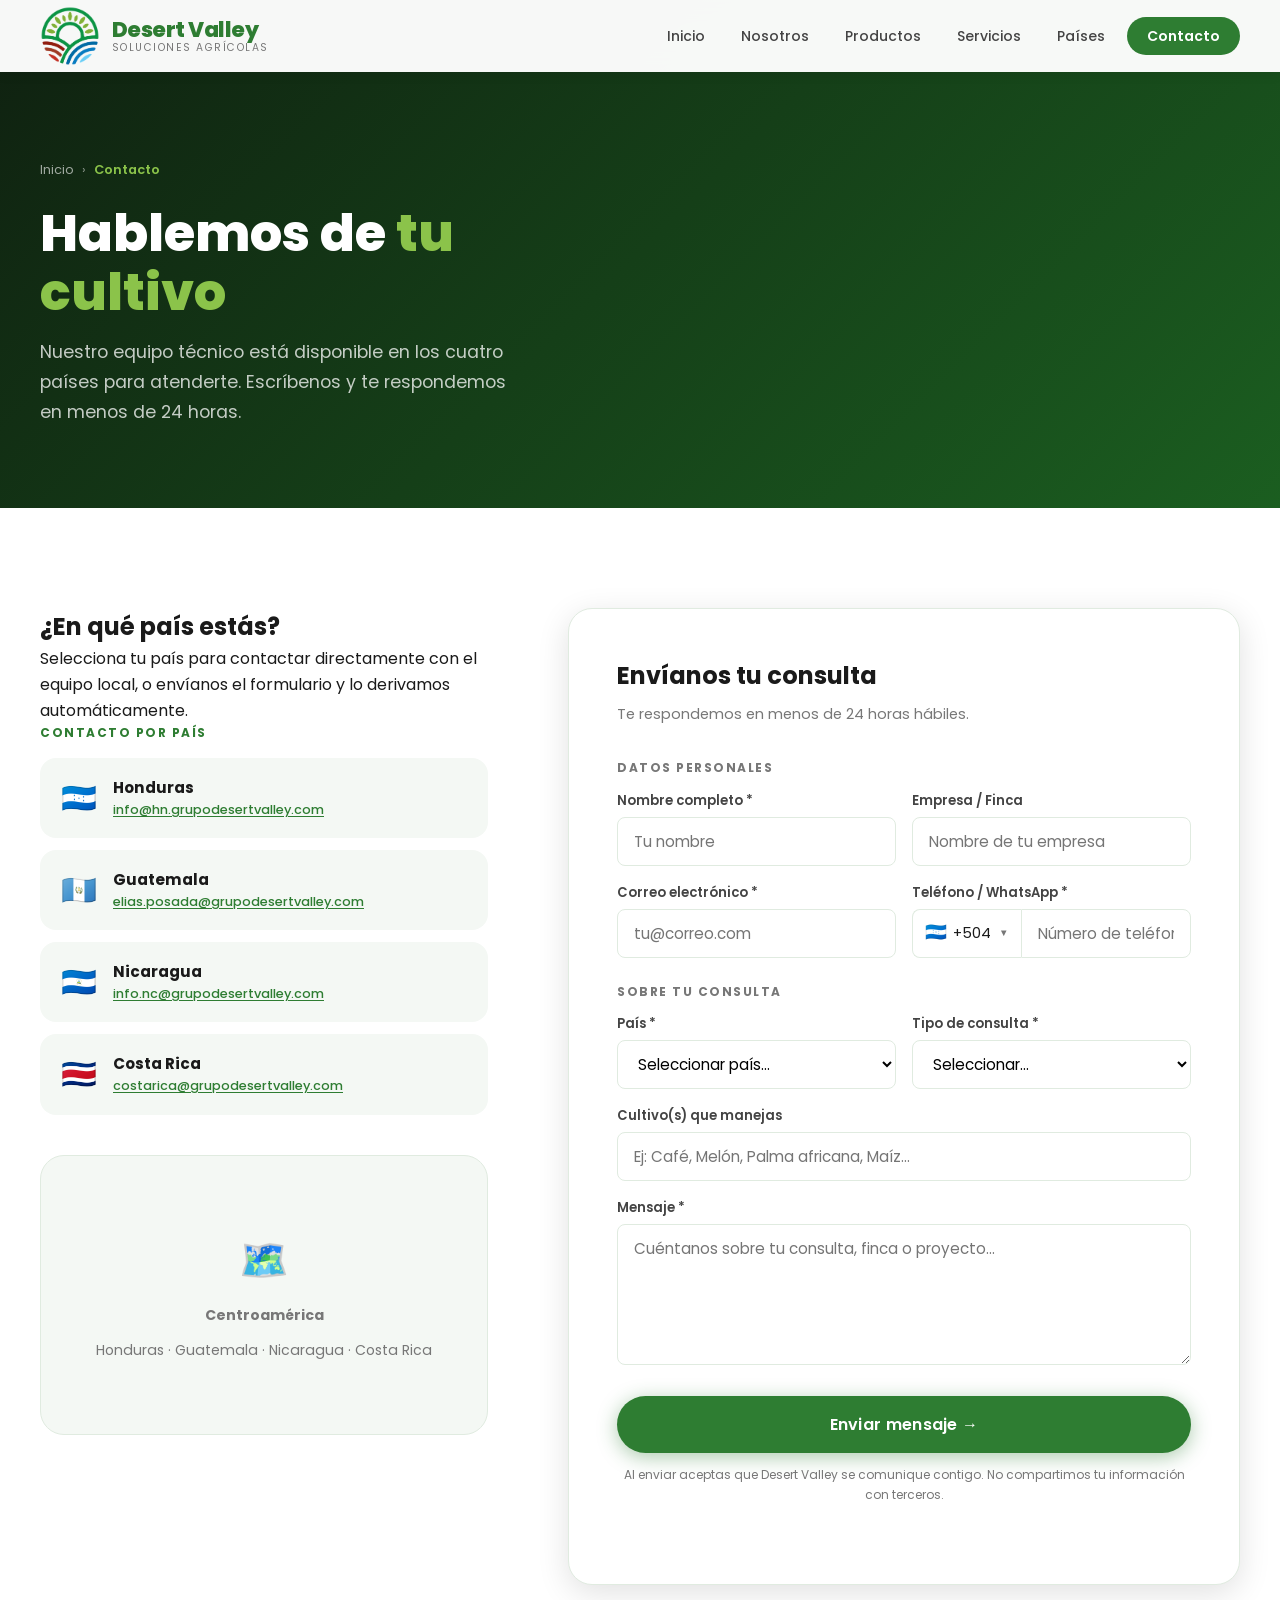
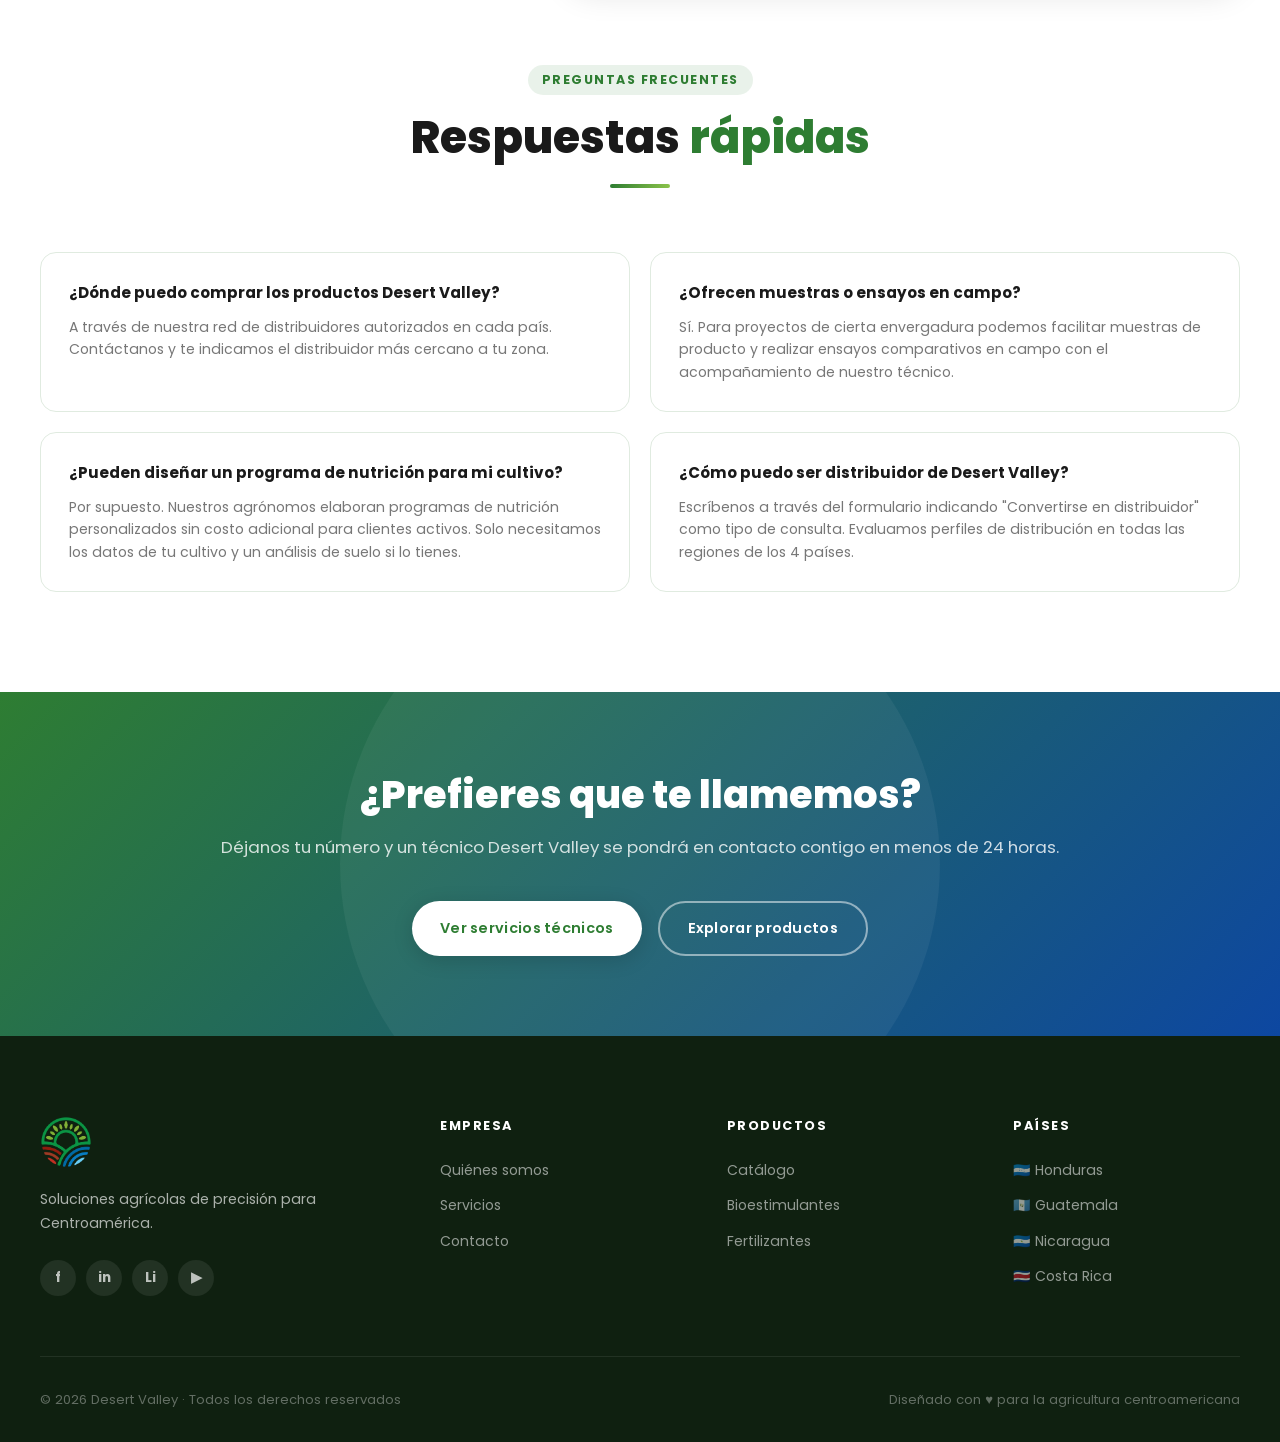
==== commit a473b238: "Añadir selector internacional de prefijo telefónico con buscador (220 países) Co-Authored-By: Claude" ====
--- a/contacto.html
+++ b/contacto.html
@@ -199,7 +199,7 @@
             </div>
             <div>
               <label>Teléfono / WhatsApp *</label>
-              <input type="tel" placeholder="+504..." required>
+              <input type="tel" class="tel-intl" placeholder="Número de teléfono" required>
             </div>
           </div>
 
@@ -224,7 +224,6 @@
                 <option>Información de productos</option>
                 <option>Solicitar visita técnica</option>
                 <option>Convertirse en distribuidor</option>
-                <option>Fondo de inversión</option>
                 <option>Otra consulta</option>
               </select>
             </div>
--- a/styles.css
+++ b/styles.css
@@ -1628,3 +1628,44 @@
   .personality-grid { grid-template-columns: 1fr; }
   .personality-tagline { font-size: 1.15rem; }
 }
+
+/* ===================== TELÉFONO INTERNACIONAL ===================== */
+.phone-field { position: relative; display: flex; align-items: stretch; }
+.phone-code {
+  display: flex; align-items: center; gap: 6px;
+  border: 1px solid var(--border); border-right: none;
+  border-radius: var(--radius-sm) 0 0 var(--radius-sm);
+  background: var(--bg-white); padding: 0 12px;
+  font-family: inherit; font-size: 0.9rem; color: var(--text-dark);
+  cursor: pointer; white-space: nowrap;
+  transition: border-color var(--transition);
+}
+.phone-code:hover { border-color: var(--green-main); }
+.phone-field input[type="tel"] {
+  border-radius: 0 var(--radius-sm) var(--radius-sm) 0;
+  flex: 1; min-width: 0;
+}
+.phone-flag { font-size: 1.1rem; line-height: 1; }
+.phone-code .caret { font-size: 0.6rem; color: var(--text-light); margin-left: 2px; }
+.phone-dropdown {
+  position: absolute; top: calc(100% + 4px); left: 0; z-index: 50;
+  width: 320px; max-width: 88vw;
+  background: #fff; border: 1px solid var(--border);
+  border-radius: var(--radius-md); box-shadow: var(--shadow-md);
+  overflow: hidden; display: none;
+}
+.phone-dropdown.open { display: block; }
+.phone-search-wrap { padding: 10px; border-bottom: 1px solid var(--border); }
+.phone-search {
+  width: 100%; padding: 8px 12px; border: 1px solid var(--border);
+  border-radius: var(--radius-sm); font-family: inherit; font-size: 0.85rem;
+}
+.phone-list { max-height: 240px; overflow-y: auto; }
+.phone-option {
+  display: flex; align-items: center; gap: 10px;
+  padding: 9px 14px; cursor: pointer; font-size: 0.85rem; color: var(--text-mid);
+}
+.phone-option:hover, .phone-option.active { background: var(--bg-light); }
+.phone-option .nm { flex: 1; }
+.phone-option .dl { color: var(--text-light); }
+.phone-empty { padding: 14px; text-align: center; color: var(--text-light); font-size: 0.85rem; }
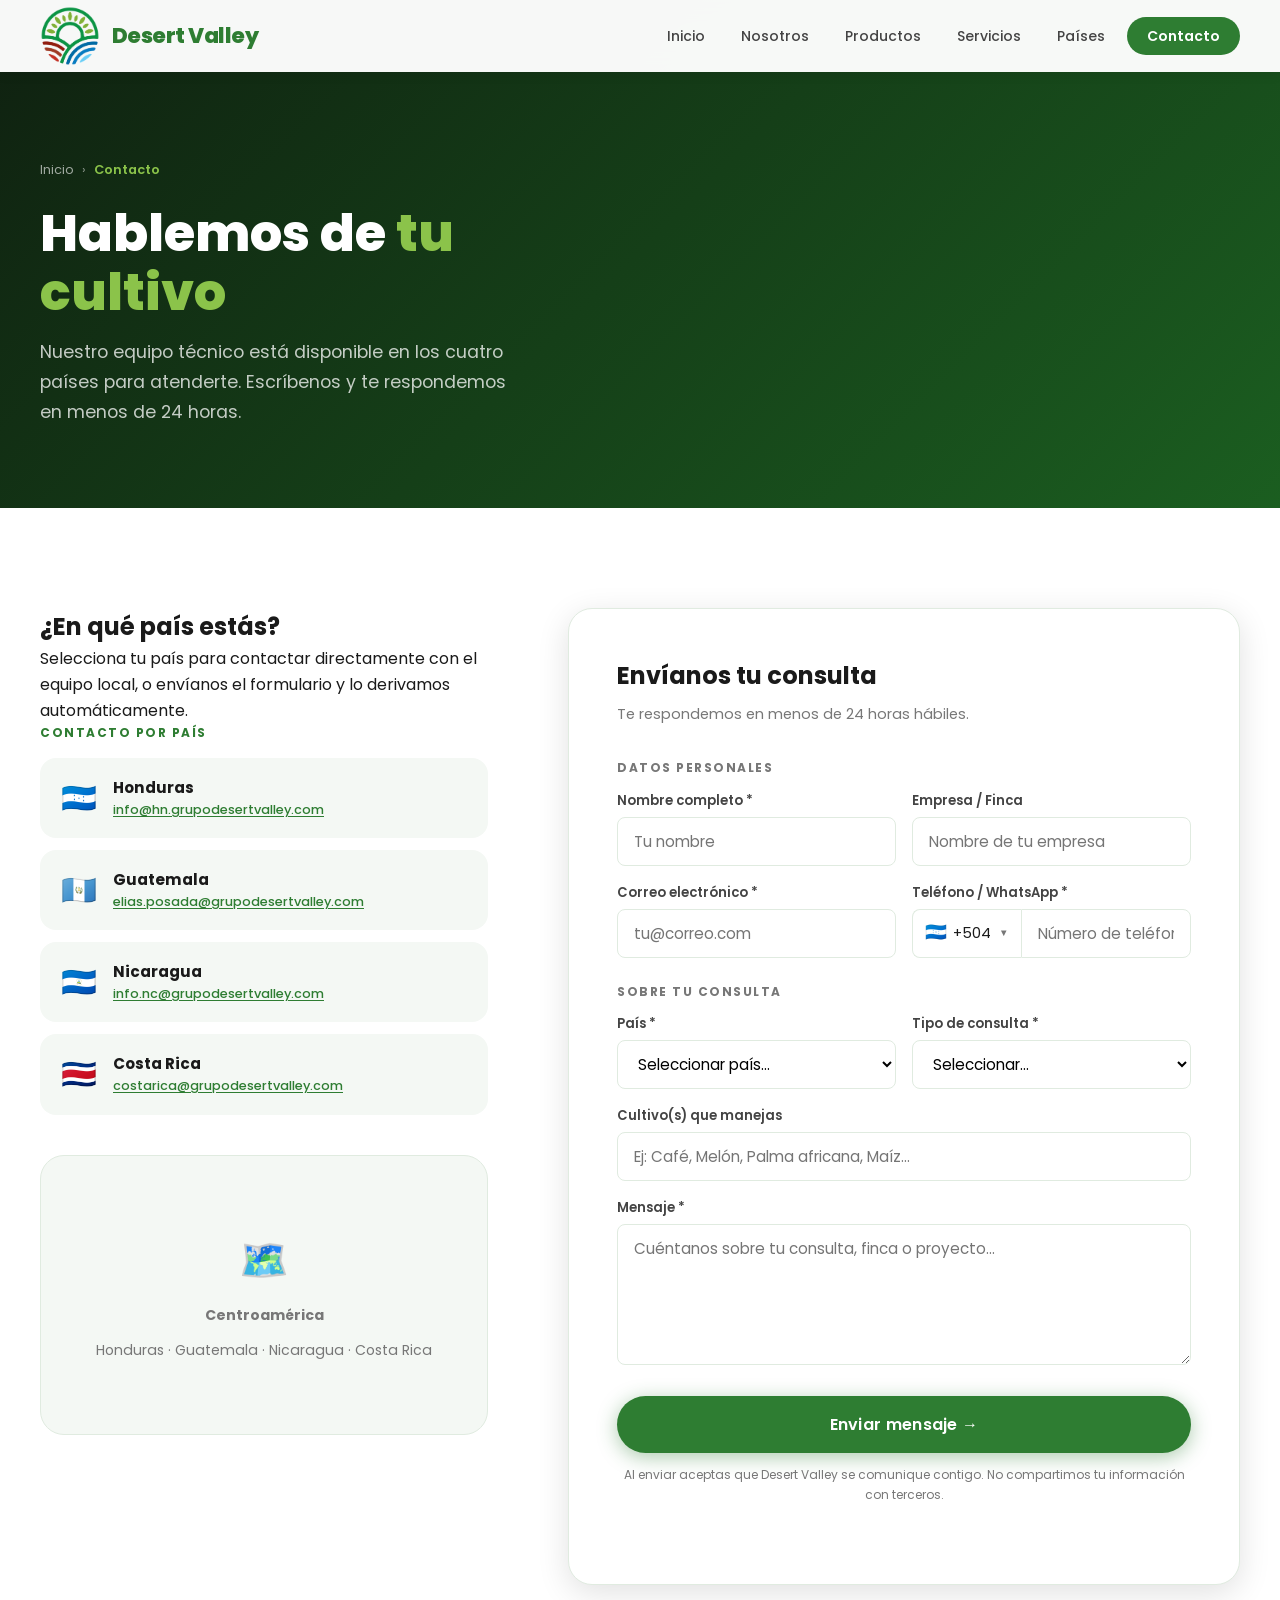
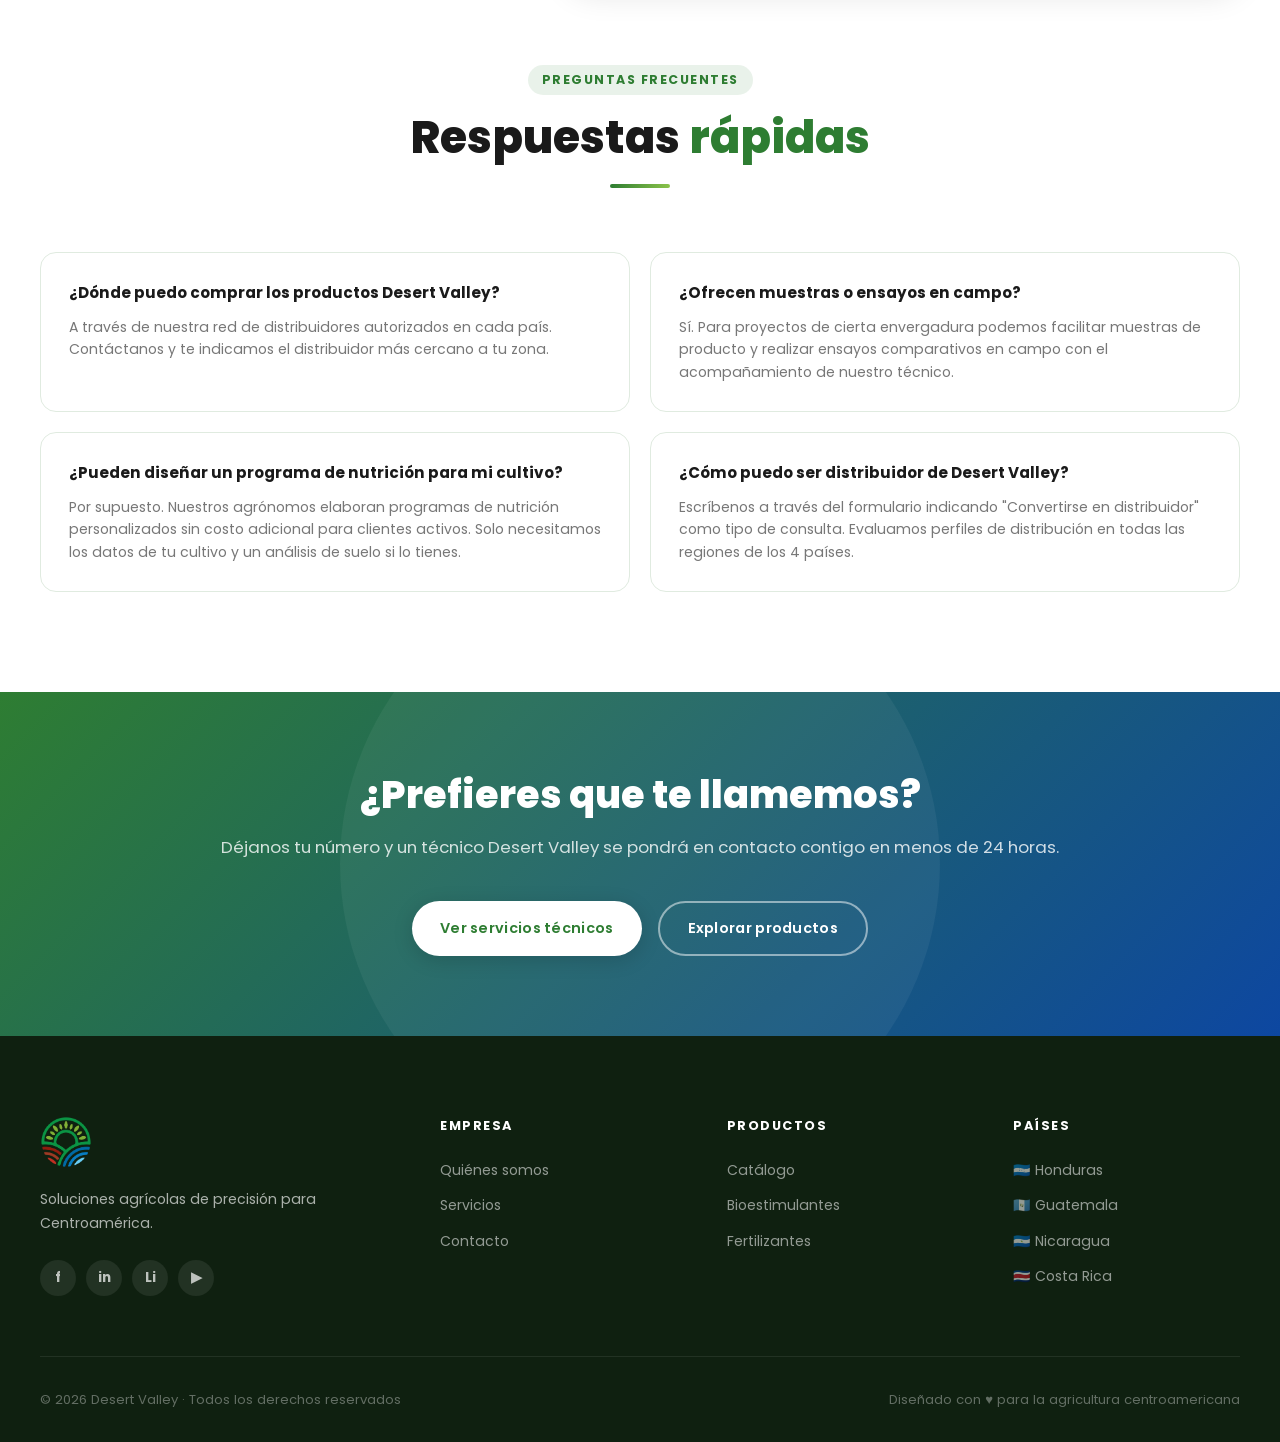
==== commit e209ee3b: "Logo: dejar solo 'Desert Valley' sin subtítulo + corregir 'equipos locales' Co-Authored-By: Claude O" ====
--- a/contacto.html
+++ b/contacto.html
@@ -100,7 +100,7 @@
 <nav class="nav solid">
   <a href="index.html" class="nav-logo">
     <img src="logo-desert-valley.png" alt="Desert Valley" style="height:60px;width:auto;object-fit:contain;">
-    <div class="nav-logo-text">Desert Valley<span>Soluciones Agrícolas</span></div>
+    <div class="nav-logo-text">Desert Valley</div>
   </a>
   <ul class="nav-links">
     <li><a href="index.html">Inicio</a></li>
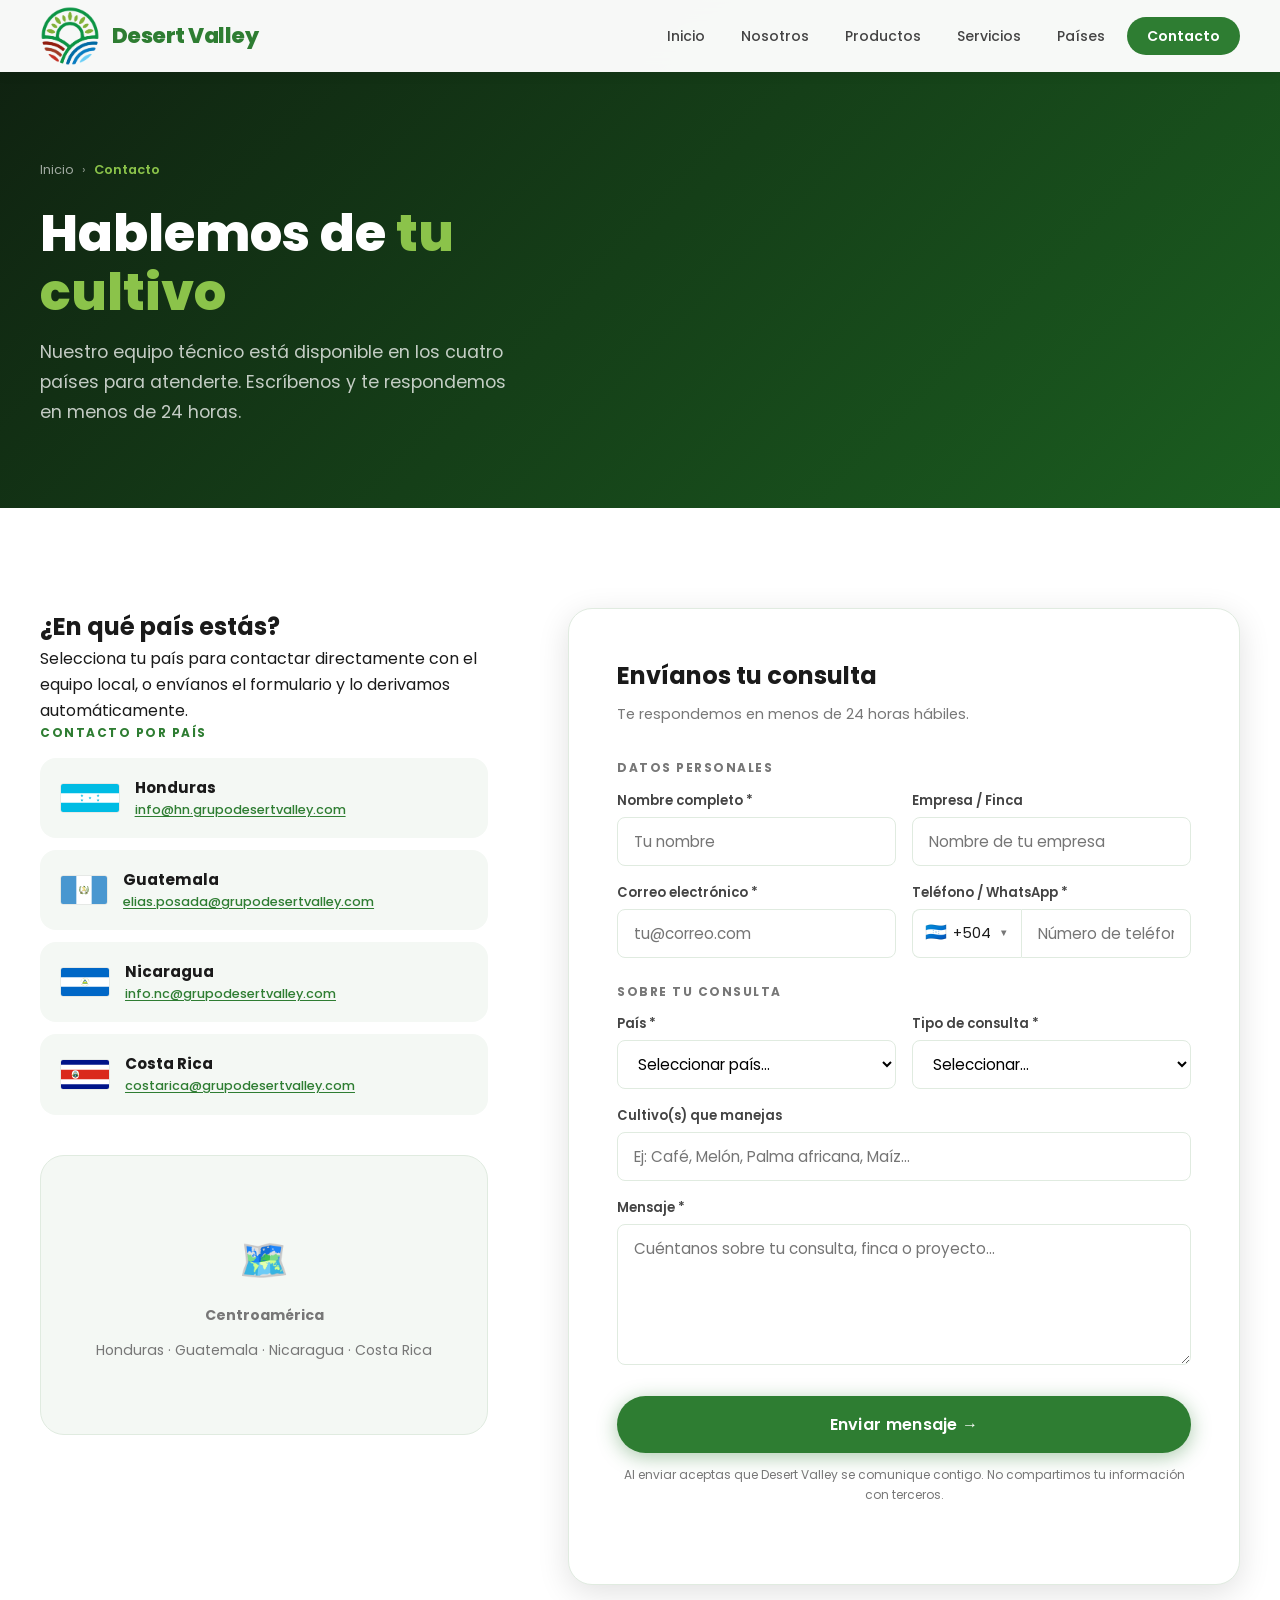
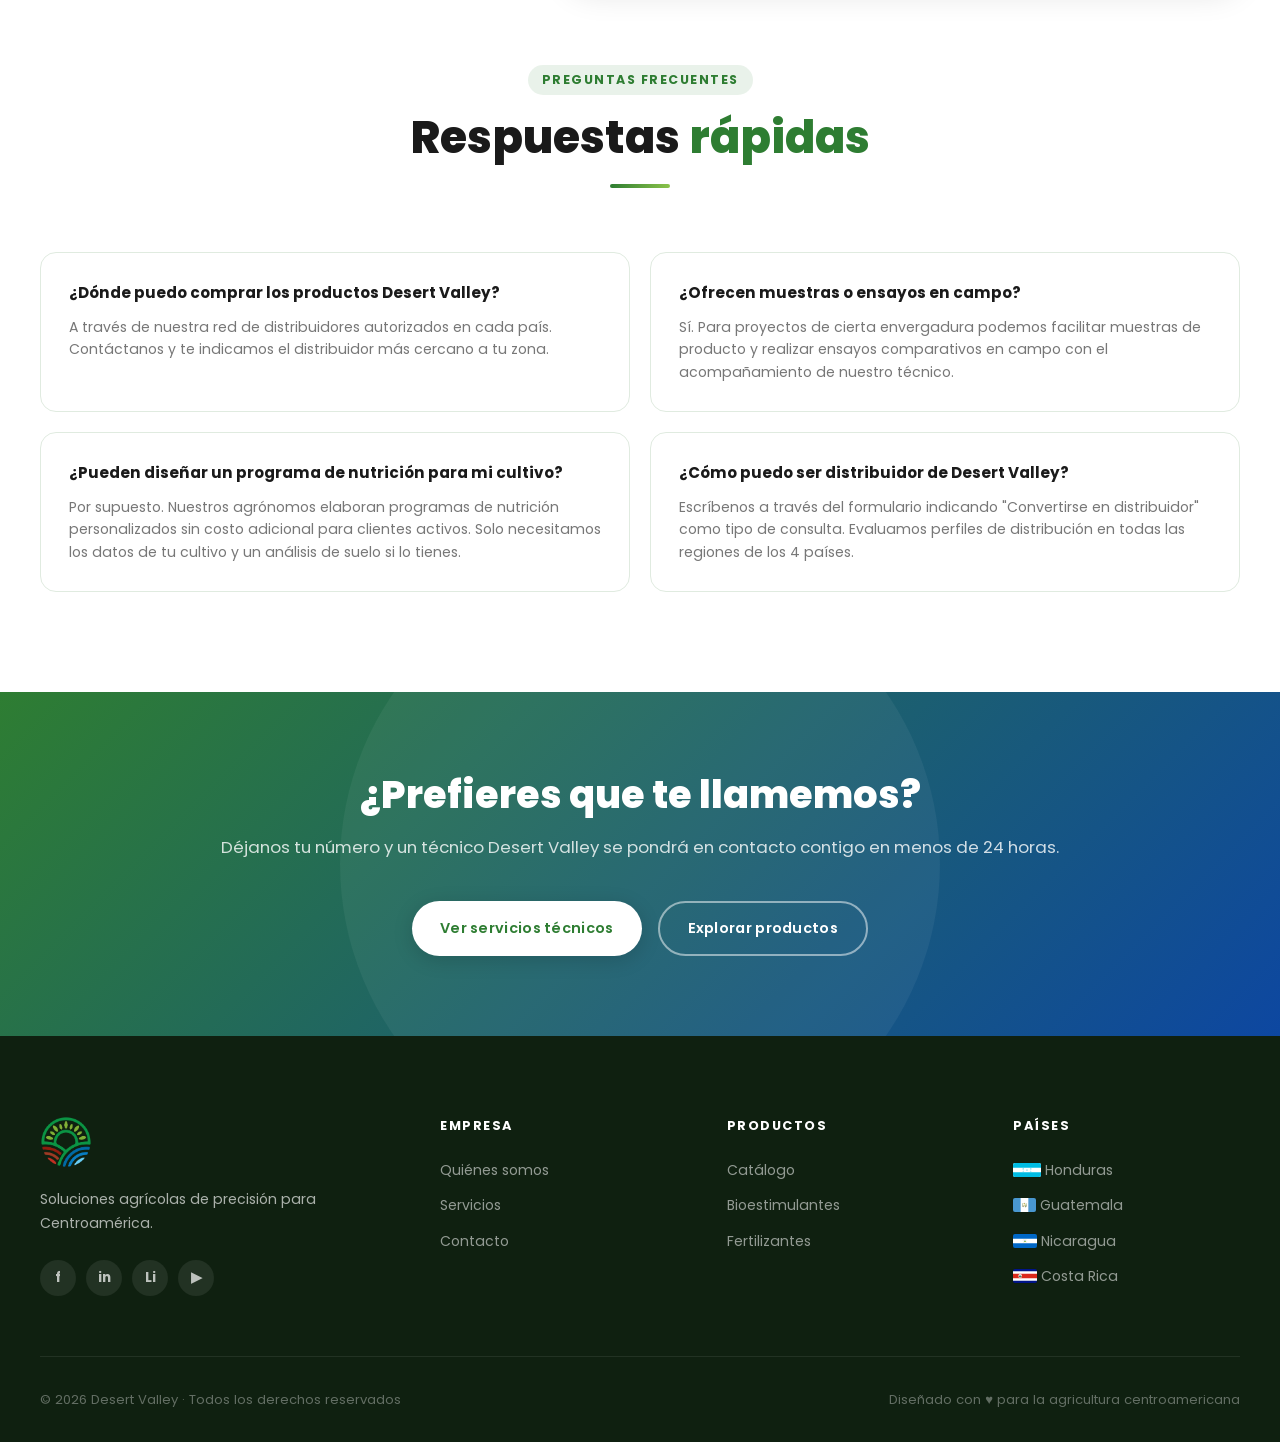
==== commit c54d36cc: "Estética + Guatemala: banderas SVG, tabla de composición, fix flip y 11 productos GT - Banderas: emo" ====
--- a/contacto.html
+++ b/contacto.html
@@ -140,28 +140,28 @@
         <div class="contact-group-title">Contacto por país</div>
         <div class="contact-country-cards">
           <div class="contact-country-card">
-            <span class="flag">🇭🇳</span>
+            <span class="flag"><img class="flag-img" src="flags/hn.svg" alt="Honduras"></span>
             <div class="contact-country-card-info">
               <div class="contact-country-card-name">Honduras</div>
               <div class="contact-country-card-email">info@hn.grupodesertvalley.com</div>
             </div>
           </div>
           <div class="contact-country-card">
-            <span class="flag">🇬🇹</span>
+            <span class="flag"><img class="flag-img" src="flags/gt.svg" alt="Guatemala"></span>
             <div class="contact-country-card-info">
               <div class="contact-country-card-name">Guatemala</div>
               <div class="contact-country-card-email">elias.posada@grupodesertvalley.com</div>
             </div>
           </div>
           <div class="contact-country-card">
-            <span class="flag">🇳🇮</span>
+            <span class="flag"><img class="flag-img" src="flags/ni.svg" alt="Nicaragua"></span>
             <div class="contact-country-card-info">
               <div class="contact-country-card-name">Nicaragua</div>
               <div class="contact-country-card-email">info.nc@grupodesertvalley.com</div>
             </div>
           </div>
           <div class="contact-country-card">
-            <span class="flag">🇨🇷</span>
+            <span class="flag"><img class="flag-img" src="flags/cr.svg" alt="Costa Rica"></span>
             <div class="contact-country-card-info">
               <div class="contact-country-card-name">Costa Rica</div>
               <div class="contact-country-card-email">costarica@grupodesertvalley.com</div>
@@ -311,10 +311,10 @@
       <li><a href="productos.html">Fertilizantes</a></li>
     </ul></div>
     <div class="footer-col"><h4>Países</h4><ul>
-      <li><a href="paises.html">🇭🇳 Honduras</a></li>
-      <li><a href="paises.html">🇬🇹 Guatemala</a></li>
-      <li><a href="paises.html">🇳🇮 Nicaragua</a></li>
-      <li><a href="paises.html">🇨🇷 Costa Rica</a></li>
+      <li><a href="paises.html"><img class="flag-img" src="flags/hn.svg" alt="Honduras"> Honduras</a></li>
+      <li><a href="paises.html"><img class="flag-img" src="flags/gt.svg" alt="Guatemala"> Guatemala</a></li>
+      <li><a href="paises.html"><img class="flag-img" src="flags/ni.svg" alt="Nicaragua"> Nicaragua</a></li>
+      <li><a href="paises.html"><img class="flag-img" src="flags/cr.svg" alt="Costa Rica"> Costa Rica</a></li>
     </ul></div>
   </div>
   <div class="footer-bottom">
--- a/styles.css
+++ b/styles.css
@@ -309,6 +309,16 @@
   transform: translateY(-2px);
 }
 .country-chip .flag { font-size: 1.1rem; }
+/* Banderas como imagen (los emojis de bandera no se renderizan en Windows) */
+.flag-img {
+  height: 1em;
+  width: auto;
+  vertical-align: -0.14em;
+  border-radius: 2px;
+  box-shadow: 0 0 0 0.5px rgba(0, 0, 0, 0.12);
+  display: inline-block;
+}
+.country-flag .flag-img { height: 2.4rem; border-radius: 4px; box-shadow: 0 1px 4px rgba(0, 0, 0, 0.18); }
 .hero-scroll {
   position: absolute;
   bottom: 32px;
@@ -802,9 +812,11 @@
   width: 100%;
   height: 100%;
   object-fit: cover;
-  transition: transform 0.6s ease;
-}
-.product-card:hover .product-front-img img { transform: scale(1.1); }
+  /* Sin animación de transform propia: promovía la imagen a una capa GPU
+     que ignoraba el backface-visibility y dejaba un "fantasma" al voltear. */
+  backface-visibility: hidden;
+  -webkit-backface-visibility: hidden;
+}
 .product-category-badge {
   position: absolute;
   top: 12px;
@@ -817,6 +829,31 @@
   border-radius: 20px;
   letter-spacing: 0.5px;
 }
+.product-ikar-badge {
+  position: absolute;
+  top: 12px;
+  right: 12px;
+  background: var(--blue-main);
+  color: #fff;
+  font-size: 0.7rem;
+  font-weight: 800;
+  padding: 4px 10px;
+  border-radius: 20px;
+  letter-spacing: 1px;
+  box-shadow: var(--shadow-sm);
+}
+.products-empty {
+  text-align: center;
+  max-width: 460px;
+  margin: 40px auto;
+  padding: 48px 32px;
+  background: var(--bg-light);
+  border: 1px solid var(--border);
+  border-radius: var(--radius-lg);
+}
+.products-empty-icon { font-size: 2.6rem; margin-bottom: 12px; }
+.products-empty h3 { font-size: 1.3rem; font-weight: 800; color: var(--text-dark); margin-bottom: 10px; }
+.products-empty p { font-size: 0.92rem; color: var(--text-light); line-height: 1.6; margin-bottom: 24px; }
 .product-front-body {
   padding: 20px;
   flex: 1;
@@ -959,6 +996,35 @@
 }
 .modal-section-title:first-child { margin-top: 0; }
 .modal-body p { font-size: 0.95rem; color: var(--text-mid); line-height: 1.7; }
+/* Tabla de composición del producto */
+.comp-table {
+  width: 100%;
+  border-collapse: collapse;
+  font-size: 0.9rem;
+  margin-top: 4px;
+  border: 1px solid var(--border, #e2e8e4);
+  border-radius: 8px;
+  overflow: hidden;
+}
+.comp-table thead th {
+  text-align: left;
+  background: var(--green-main, #2f7a44);
+  color: #fff;
+  font-weight: 600;
+  font-size: 0.8rem;
+  letter-spacing: 0.02em;
+  padding: 10px 14px;
+}
+.comp-table thead th:last-child { text-align: right; }
+.comp-table tbody td {
+  padding: 9px 14px;
+  color: var(--text-mid);
+  border-top: 1px solid var(--border, #e9efea);
+}
+.comp-table tbody td:first-child { font-weight: 500; color: var(--text-dark); }
+.comp-table tbody td:last-child { text-align: right; white-space: nowrap; font-variant-numeric: tabular-nums; }
+.comp-table tbody tr:nth-child(even) td { background: rgba(47, 122, 68, 0.04); }
+.comp-table tbody td.comp-note { text-align: left; white-space: normal; font-style: italic; color: var(--text-mid); }
 .modal-specs {
   display: grid;
   grid-template-columns: 1fr 1fr;
